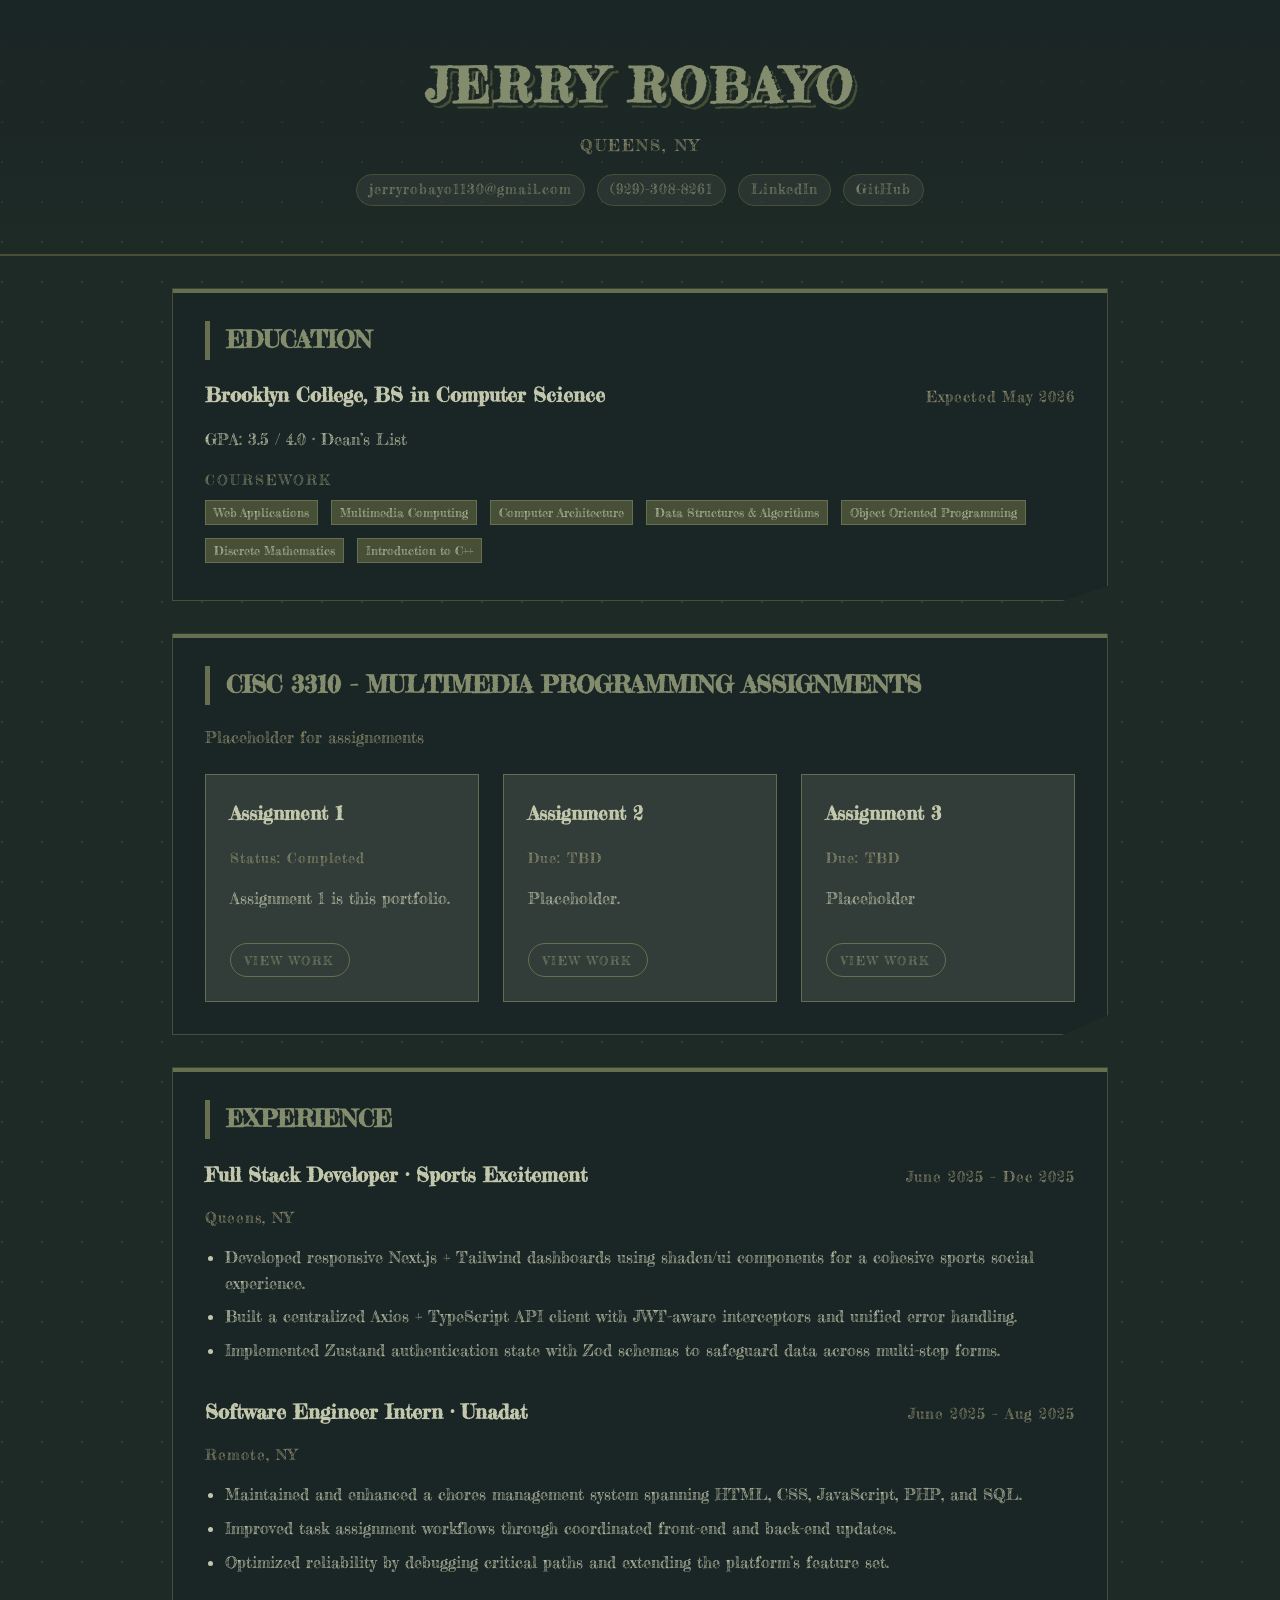
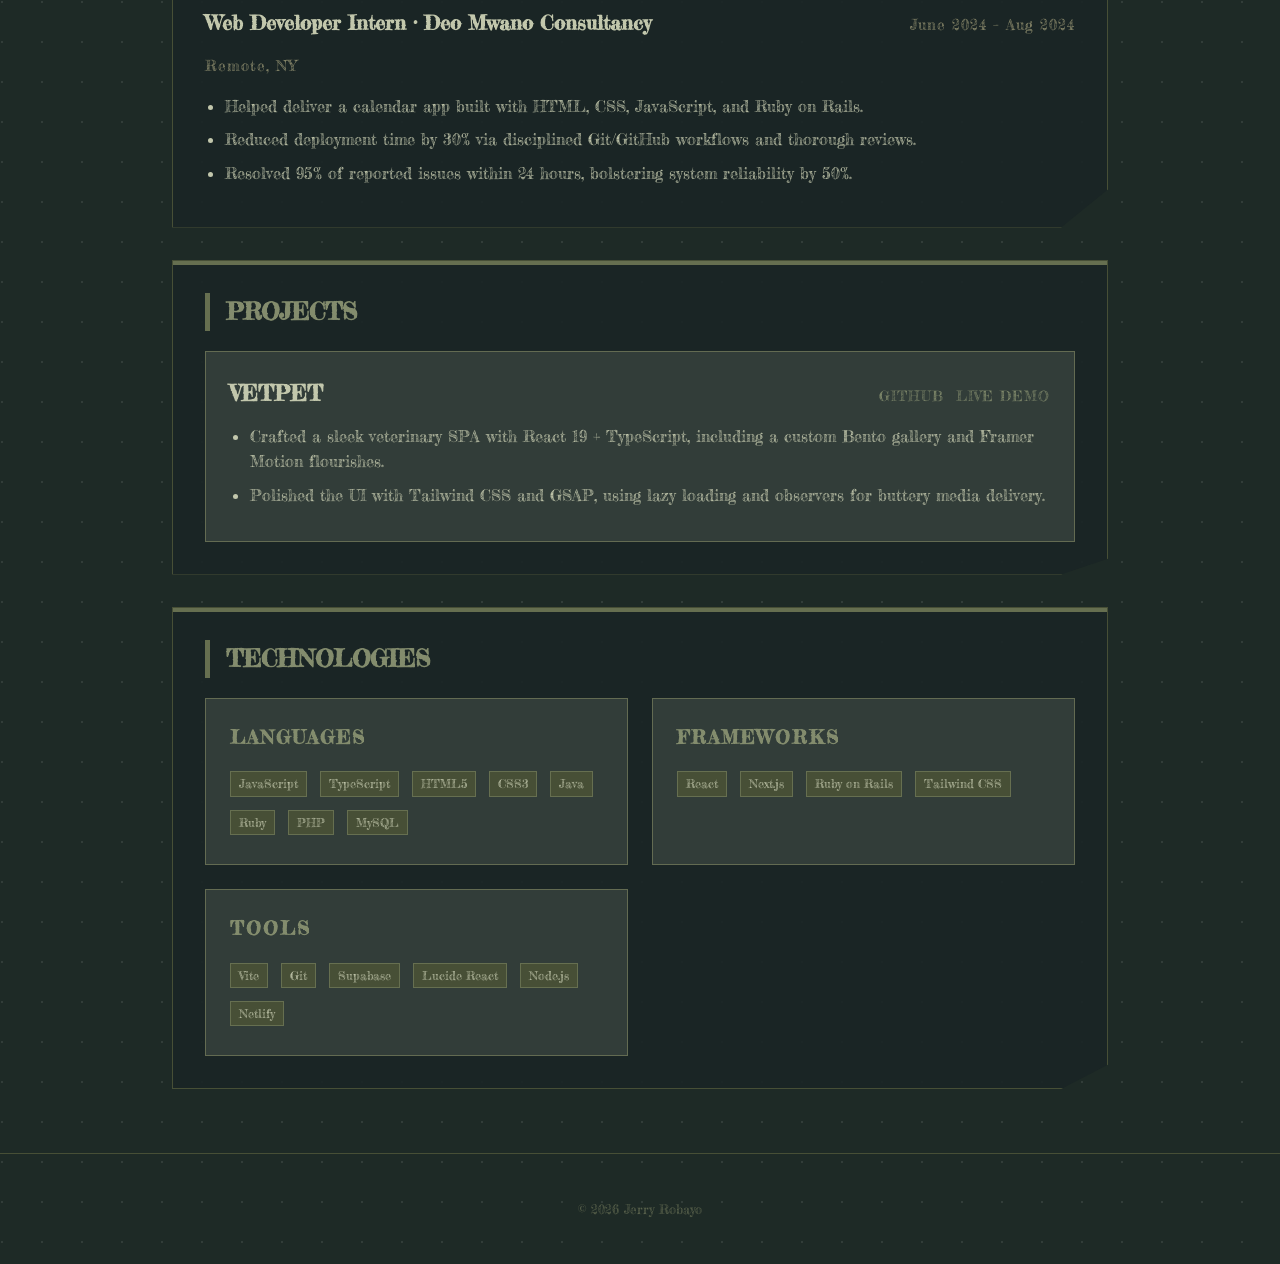
==== index.html @ 1a4bcf3f "Add assignments section and VS Code settings" ====
<!DOCTYPE html>
<html lang="en">
<head>
    <meta charset="UTF-8">
    <meta name="viewport" content="width=device-width, initial-scale=1.0">
    <title>Jerry Robayo - Portfolio</title>
    <link rel="preconnect" href="https://fonts.googleapis.com">
    <link rel="preconnect" href="https://fonts.gstatic.com" crossorigin>
    <link href="https://fonts.googleapis.com/css2?family=Fredericka+the+Great&display=swap" rel="stylesheet">
    <link rel="stylesheet" href="style.css">
</head>
<body class="fredericka-the-great-regular">
    <header>
        <h1>Jerry Robayo</h1>
        <p class="location">Queens, NY</p>
        <div class="contact-links">
            <a href="mailto:jerryrobayo1130@gmail.com">jerryrobayo1130@gmail.com</a>
            <a href="tel:19293088261">(929)-308-8261</a>
            <a href="https://www.linkedin.com/in/jerry-robayo" target="_blank" rel="noopener">LinkedIn</a>
            <a href="https://github.com/LJebry" target="_blank" rel="noopener">GitHub</a>
        </div>
    </header>

    <main>
        <section id="education">
            <h2>Education</h2>
            <div class="resume-item">
                <div class="item-header">
                    <h3>Brooklyn College, BS in Computer Science</h3>
                    <span class="item-dates">Expected May 2026</span>
                </div>
                <p>GPA: 3.5 / 4.0 · Dean’s List</p>
                <p class="item-subtitle">Coursework</p>
                <div class="tag-group">
                    <span class="tag">Web Applications</span>
                    <span class="tag">Multimedia Computing</span>
                    <span class="tag">Computer Architecture</span>
                    <span class="tag">Data Structures &amp; Algorithms</span>
                    <span class="tag">Object Oriented Programming</span>
                    <span class="tag">Discrete Mathematics</span>
                    <span class="tag">Introduction to C++</span>
                </div>
            </div>
        </section>

        <section id="assignments">
            <h2>CISC 3310 - Multimedia Programming Assignments</h2>
            <p class="section-intro">Placeholder for assignements</p>
            <div class="grid assignment-grid">
                <article class="card assignment-card">
                    <h3>Assignment 1</h3>
                    <p class="assignment-date">Status: Completed</p>
                    <p>Assignment 1 is this portfolio.</p>
                    <a class="assignment-link" href="#" target="_blank" rel="noopener">View Work</a>
                </article>
                <article class="card assignment-card">
                    <h3>Assignment 2</h3>
                    <p class="assignment-date">Due: TBD</p>
                    <p>Placeholder.</p>
                    <a class="assignment-link" href="#" target="_blank" rel="noopener">View Work</a>
                </article>
                <article class="card assignment-card">
                    <h3>Assignment 3</h3>
                    <p class="assignment-date">Due: TBD</p>
                    <p>Placeholder</p>
                    <a class="assignment-link" href="#" target="_blank" rel="noopener">View Work</a>
                </article>
            </div>
        </section>

        <section id="experience">
            <h2>Experience</h2>
            <div class="resume-item">
                <div class="item-header">
                    <h3>Full Stack Developer · Sports Excitement</h3>
                    <span class="item-dates">June 2025 – Dec 2025</span>
                </div>
                <p class="item-location">Queens, NY</p>
                <ul>
                    <li>Developed responsive Next.js + Tailwind dashboards using shadcn/ui components for a cohesive sports social experience.</li>
                    <li>Built a centralized Axios + TypeScript API client with JWT-aware interceptors and unified error handling.</li>
                    <li>Implemented Zustand authentication state with Zod schemas to safeguard data across multi-step forms.</li>
                </ul>
            </div>

            <div class="resume-item">
                <div class="item-header">
                    <h3>Software Engineer Intern · Unadat</h3>
                    <span class="item-dates">June 2025 – Aug 2025</span>
                </div>
                <p class="item-location">Remote, NY</p>
                <ul>
                    <li>Maintained and enhanced a chores management system spanning HTML, CSS, JavaScript, PHP, and SQL.</li>
                    <li>Improved task assignment workflows through coordinated front-end and back-end updates.</li>
                    <li>Optimized reliability by debugging critical paths and extending the platform’s feature set.</li>
                </ul>
            </div>

            <div class="resume-item">
                <div class="item-header">
                    <h3>Web Developer Intern · Deo Mwano Consultancy</h3>
                    <span class="item-dates">June 2024 – Aug 2024</span>
                </div>
                <p class="item-location">Remote, NY</p>
                <ul>
                    <li>Helped deliver a calendar app built with HTML, CSS, JavaScript, and Ruby on Rails.</li>
                    <li>Reduced deployment time by 30% via disciplined Git/GitHub workflows and thorough reviews.</li>
                    <li>Resolved 95% of reported issues within 24 hours, bolstering system reliability by 50%.</li>
                </ul>
            </div>
        </section>

        <section id="portfolio">
            <h2>Projects</h2>
            <div class="card project-card">
                <div class="item-header">
                    <h3>VETPET</h3>
                    <div class="project-links">
                        <a href="https://github.com/LJebry/VETPET" target="_blank" rel="noopener">GitHub</a>
                        <a href="https://vetpetveterinaria.netlify.app/" target="_blank" rel="noopener">Live Demo</a>
                    </div>
                </div>
                <ul>
                    <li>Crafted a sleek veterinary SPA with React 19 + TypeScript, including a custom Bento gallery and Framer Motion flourishes.</li>
                    <li>Polished the UI with Tailwind CSS and GSAP, using lazy loading and observers for buttery media delivery.</li>
                </ul>
            </div>
        </section>

        <section id="technologies">
            <h2>Technologies</h2>
            <div class="grid tech-grid">
                <div class="card">
                    <h3>Languages</h3>
                    <div class="tag-group">
                        <span class="tag">JavaScript</span>
                        <span class="tag">TypeScript</span>
                        <span class="tag">HTML5</span>
                        <span class="tag">CSS3</span>
                        <span class="tag">Java</span>
                        <span class="tag">Ruby</span>
                        <span class="tag">PHP</span>
                        <span class="tag">MySQL</span>
                    </div>
                </div>
                <div class="card">
                    <h3>Frameworks</h3>
                    <div class="tag-group">
                        <span class="tag">React</span>
                        <span class="tag">Next.js</span>
                        <span class="tag">Ruby on Rails</span>
                        <span class="tag">Tailwind CSS</span>
                    </div>
                </div>
                <div class="card">
                    <h3>Tools</h3>
                    <div class="tag-group">
                        <span class="tag">Vite</span>
                        <span class="tag">Git</span>
                        <span class="tag">Supabase</span>
                        <span class="tag">Lucide React</span>
                        <span class="tag">Node.js</span>
                        <span class="tag">Netlify</span>
                    </div>
                </div>
            </div>
        </section>
    </main>

    <footer>
        <p>&copy; 2026 Jerry Robayo</p>
    </footer>

    <script src="script.js"></script>
</body>
</html>
---- style.css ----
:root {
    --dusty-olive: #666f50ff;
    --ebony: #474f36ff;
    --dusty-olive-2: #838c6dff;
    --palm-leaf: #959372ff;
    --dry-sage: #c2c7acff;
    --ebony-2: #636b52ff;
    --jet-black: #1e2a26ff;
    --jet-black-2: #1a2525ff;
    --charcoal-brown: #323d39ff;
    --accent: #a3b18a;
}

.fredericka-the-great-regular {
    font-family: "Fredericka the Great", serif;
    font-weight: 400;
    font-style: normal;
}

* {
    box-sizing: border-box;
    cursor: crosshair;
}

body {
    line-height: 1.6;
    margin: 0;
    padding: 0;
    background-color: var(--jet-black);
    background-image:
        radial-gradient(circle at 2px 2px, var(--charcoal-brown) 1px, transparent 0);
    background-size: 40px 40px;
    color: var(--dry-sage);
    display: flex;
    flex-direction: column;
    min-height: 100vh;
}

header {
    background: linear-gradient(180deg, var(--jet-black-2) 0%, transparent 100%);
    border-bottom: 2px solid var(--ebony);
    padding: 3rem 1rem;
    text-align: center;
    text-transform: uppercase;
    letter-spacing: 4px;
}

header h1 {
    margin: 0;
    font-size: 3rem;
    color: var(--dusty-olive-2);
    text-shadow: 3px 3px var(--jet-black), 5px 5px var(--ebony);
}

.location {
    margin: 0.5rem 0 0;
    color: var(--palm-leaf);
    letter-spacing: 2px;
}

.contact-links {
    display: flex;
    flex-wrap: wrap;
    gap: 0.75rem;
    justify-content: center;
    margin-top: 1rem;
    text-transform: none;
    letter-spacing: 1px;
}

.contact-links a {
    padding: 0.25rem 0.75rem;
    border: 1px solid var(--ebony);
    border-radius: 999px;
    background: rgba(50, 61, 57, 0.6);
    font-size: 0.85rem;
}

header .stats {
    display: flex;
    justify-content: center;
    gap: 20px;
    margin-top: 1rem;
    font-size: 0.9rem;
    color: var(--palm-leaf);
}

.stat-item {
    border: 1px solid var(--ebony);
    padding: 5px 15px;
    background: rgba(30, 42, 38, 0.8);
}

main {
    flex: 1;
    padding: 2rem;
    max-width: 1000px;
    margin: 0 auto;
    width: 100%;
}

section {
    background: rgba(26, 37, 37, 0.9);
    border: 1px solid var(--ebony);
    padding: 2rem;
    margin-bottom: 2rem;
    position: relative;
    clip-path: polygon(0 0, 100% 0, 100% 95%, 95% 100%, 0 100%);
}

section::before {
    content: '';
    position: absolute;
    top: 0;
    left: 0;
    width: 100%;
    height: 4px;
    background: var(--dusty-olive);
}

h2 {
    text-transform: uppercase;
    color: var(--dusty-olive-2);
    border-left: 5px solid var(--dusty-olive);
    padding-left: 1rem;
    margin-top: 0;
}

.section-intro {
    margin: 0.5rem 0 1.5rem;
    color: var(--palm-leaf);
}

section ul {
    margin: 0.75rem 0 0;
    padding-left: 1.25rem;
    color: var(--dry-sage);
}

section li {
    margin-bottom: 0.5rem;
}

.resume-item + .resume-item {
    margin-top: 2rem;
}

.item-header {
    display: flex;
    flex-wrap: wrap;
    justify-content: space-between;
    gap: 0.5rem;
    align-items: baseline;
}

.item-header h3 {
    margin: 0;
    font-size: 1.25rem;
}

.item-dates,
.item-location {
    color: var(--palm-leaf);
    font-size: 0.95rem;
    letter-spacing: 1px;
}

.item-subtitle {
    margin: 1rem 0 0.5rem;
    font-size: 0.9rem;
    text-transform: uppercase;
    letter-spacing: 2px;
    color: var(--dusty-olive-2);
}

.tag-group {
    display: flex;
    flex-wrap: wrap;
    gap: 0.5rem;
}

.grid {
    display: grid;
    grid-template-columns: repeat(auto-fit, minmax(300px, 1fr));
    gap: 1.5rem;
}

.card {
    background: var(--charcoal-brown);
    border: 1px solid var(--ebony-2);
    padding: 1.5rem;
    transition: transform 0.2s, border-color 0.2s;
}

.card:hover {
    transform: translateY(-5px);
    border-color: var(--dusty-olive-2);
}

.assignment-grid {
    grid-template-columns: repeat(auto-fit, minmax(250px, 1fr));
}

.assignment-card h3 {
    margin-top: 0;
}

.assignment-date {
    font-size: 0.85rem;
    color: var(--palm-leaf);
    letter-spacing: 1px;
    margin: 0.25rem 0 1rem;
}

.assignment-link {
    display: inline-block;
    margin-top: 1rem;
    padding: 0.4rem 0.9rem;
    border: 1px solid var(--dusty-olive);
    border-radius: 999px;
    text-transform: uppercase;
    font-size: 0.75rem;
    letter-spacing: 2px;
}

.project-card .item-header h3 {
    font-size: 1.4rem;
}

.project-links {
    display: flex;
    gap: 0.75rem;
}

.project-links a {
    font-size: 0.85rem;
    text-transform: uppercase;
    letter-spacing: 1px;
}

.tech-grid .card h3 {
    margin-top: 0;
    text-transform: uppercase;
    letter-spacing: 2px;
    color: var(--dusty-olive-2);
}

.tech-grid .tag-group {
    margin-top: 1rem;
}

.tag {
    display: inline-block;
    background: var(--ebony);
    color: var(--dry-sage);
    padding: 2px 8px;
    font-size: 0.75rem;
    margin-right: 5px;
    margin-bottom: 5px;
    border: 1px solid var(--dusty-olive);
}

.quest-item {
    display: flex;
    justify-content: space-between;
    align-items: center;
    padding: 1rem;
    border-bottom: 1px solid var(--ebony);
}

.quest-status {
    color: var(--palm-leaf);
    font-weight: bold;
}

footer {
    text-align: center;
    padding: 2rem;
    font-size: 0.8rem;
    color: var(--ebony-2);
    border-top: 1px solid var(--ebony);
}

a {
    color: var(--dusty-olive-2);
    text-decoration: none;
}

a:hover {
    color: var(--dry-sage);
    text-decoration: underline;
}
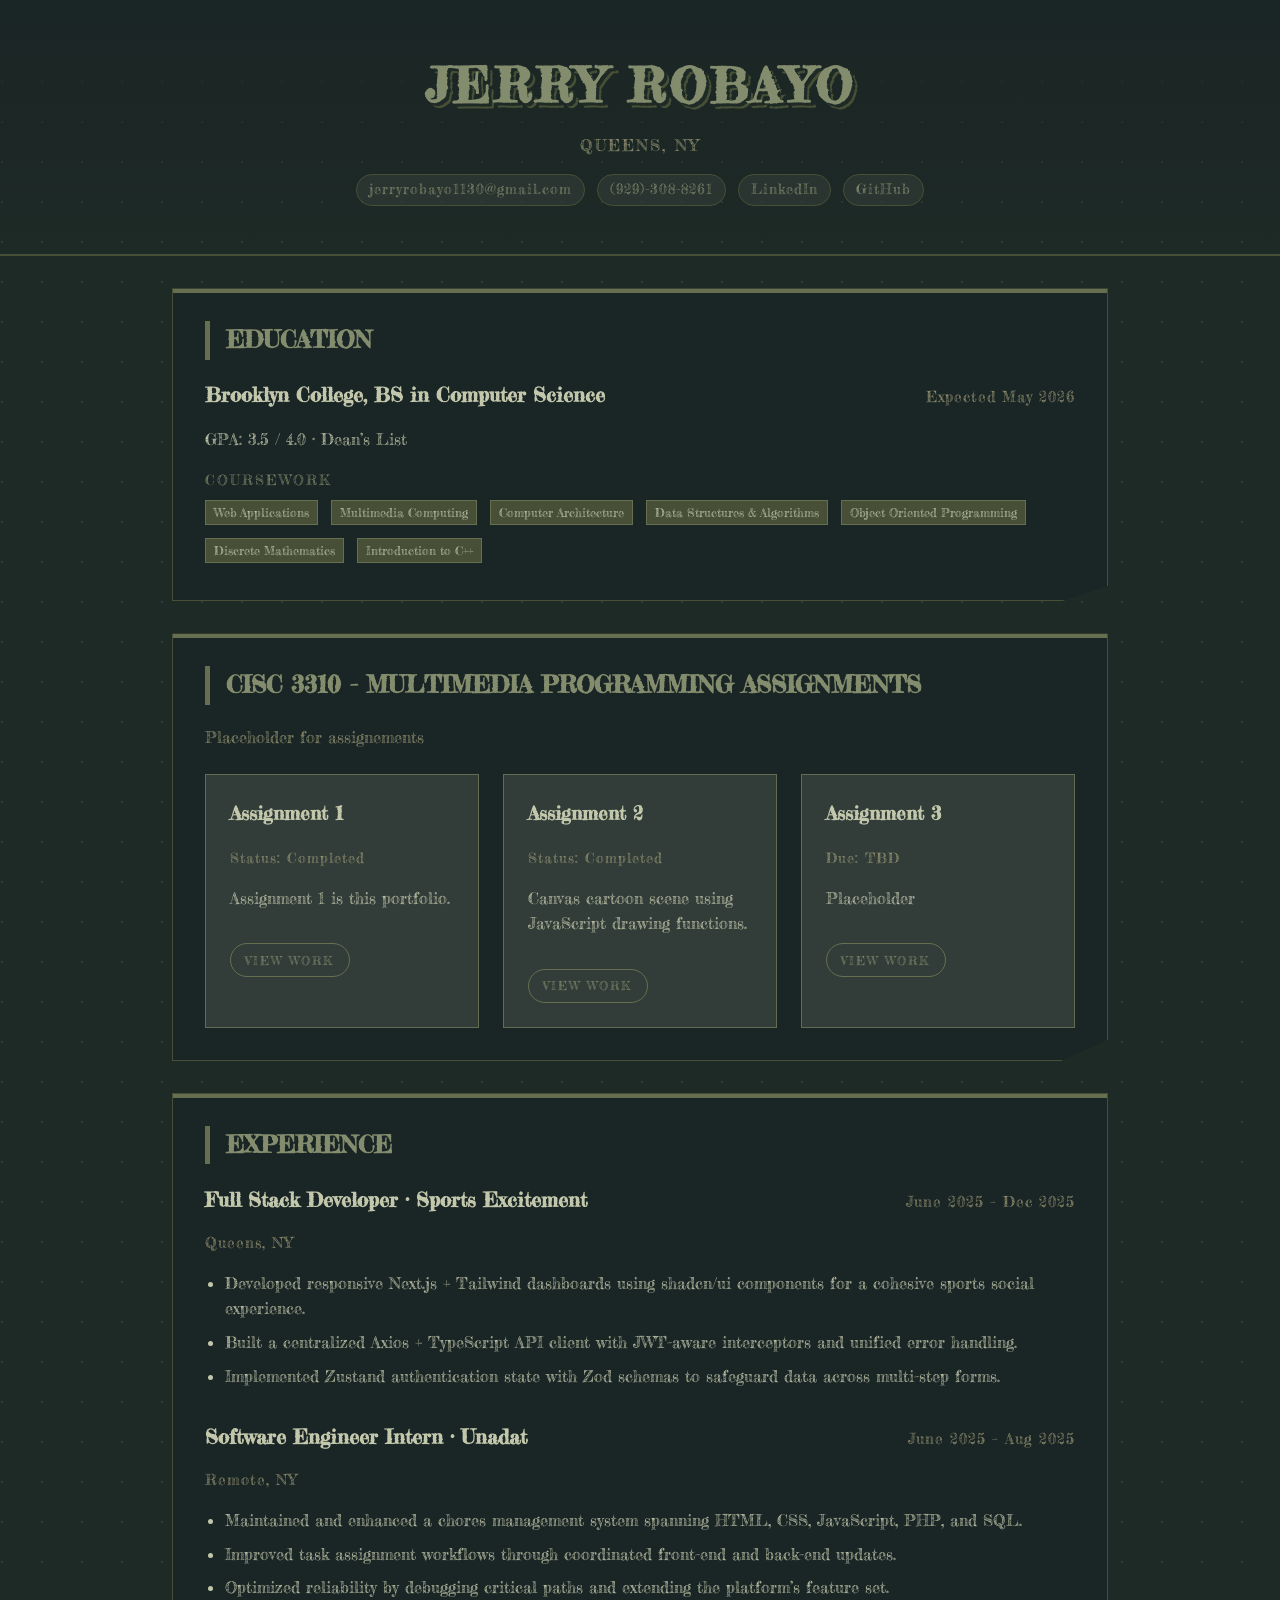
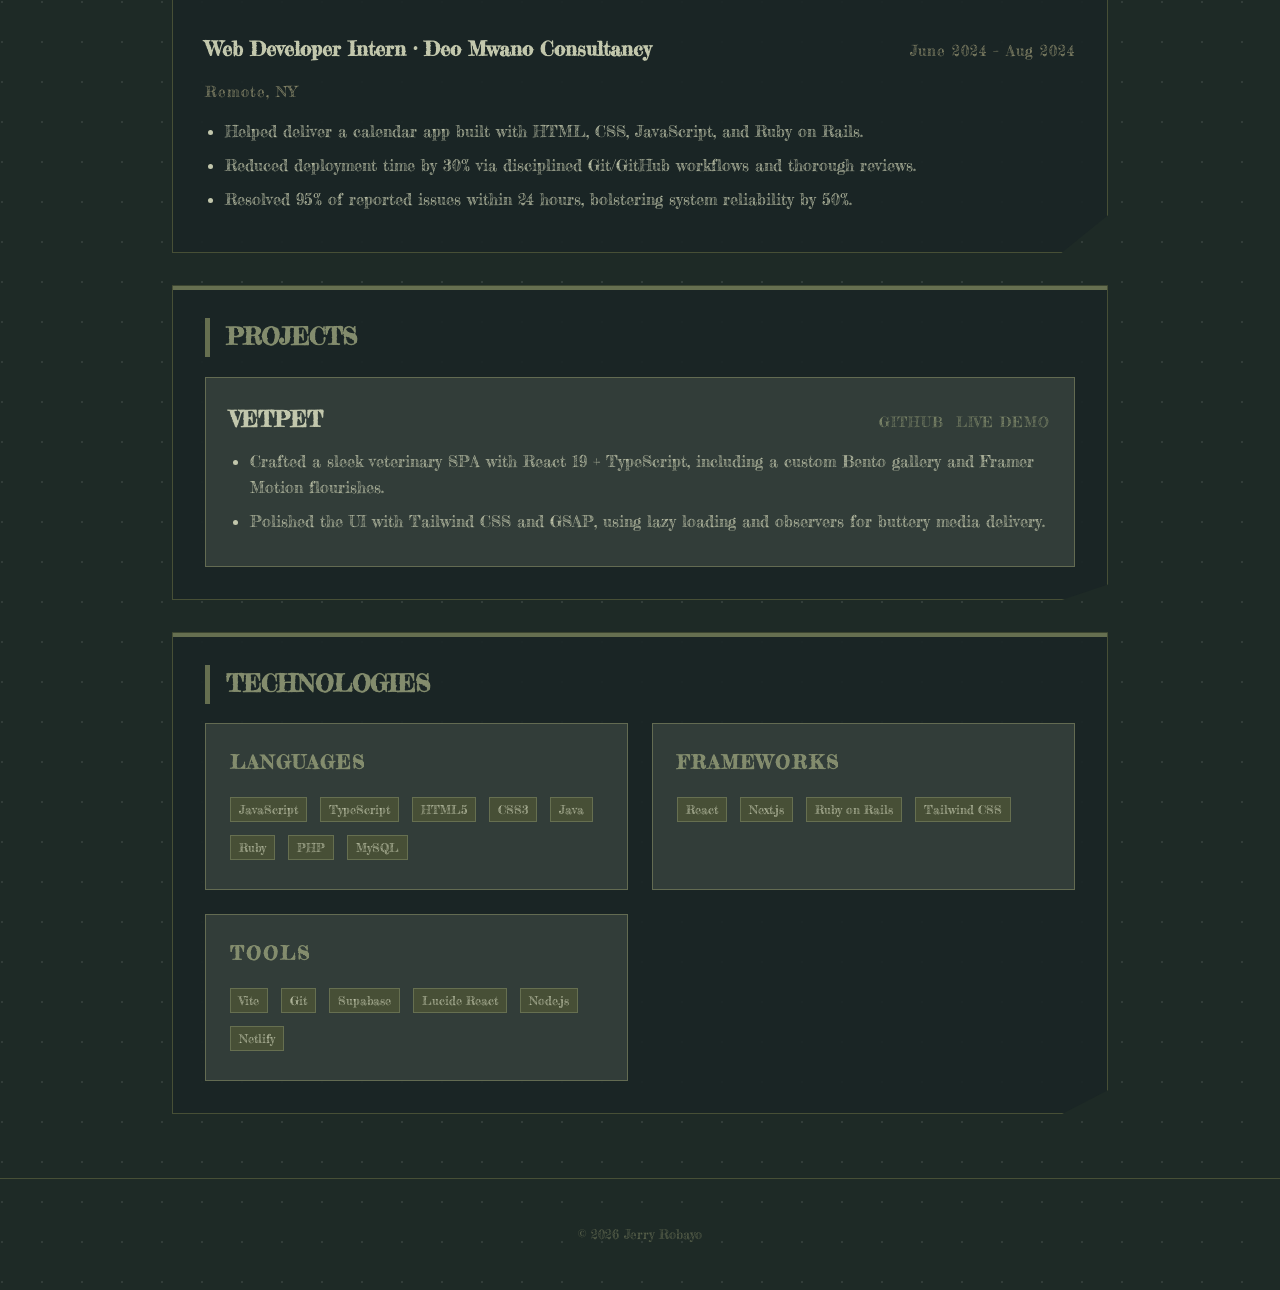
==== commit 4161e393: "Add Assignment 2: Canvas Cartoon Scene and update portfolio links" ====
--- a/index.html
+++ b/index.html
@@ -55,9 +55,9 @@
                 </article>
                 <article class="card assignment-card">
                     <h3>Assignment 2</h3>
-                    <p class="assignment-date">Due: TBD</p>
-                    <p>Placeholder.</p>
-                    <a class="assignment-link" href="#" target="_blank" rel="noopener">View Work</a>
+                    <p class="assignment-date">Status: Completed</p>
+                    <p>Canvas cartoon scene using JavaScript drawing functions.</p>
+                    <a class="assignment-link" href="assignment2/cartoon.html">View Work</a>
                 </article>
                 <article class="card assignment-card">
                     <h3>Assignment 3</h3>
--- a/style.css
+++ b/style.css
@@ -290,3 +290,37 @@
     color: var(--dry-sage);
     text-decoration: underline;
 }
+
+.cartoon-page {
+    align-items: center;
+    justify-content: center;
+    padding: 2rem 1rem;
+}
+
+.cartoon-main {
+    width: 100%;
+    max-width: 980px;
+    text-align: center;
+    background: rgba(26, 37, 37, 0.9);
+    border: 1px solid var(--ebony);
+    padding: 1.5rem;
+}
+
+.cartoon-main h1 {
+    color: var(--dusty-olive-2);
+    text-transform: uppercase;
+    letter-spacing: 2px;
+    margin-top: 0;
+}
+
+#cartoonCanvas {
+    width: 100%;
+    max-width: 900px;
+    height: auto;
+    border: 4px solid var(--ebony);
+    background: #9fd8ff;
+}
+
+.return-link-wrap {
+    margin-top: 1rem;
+}
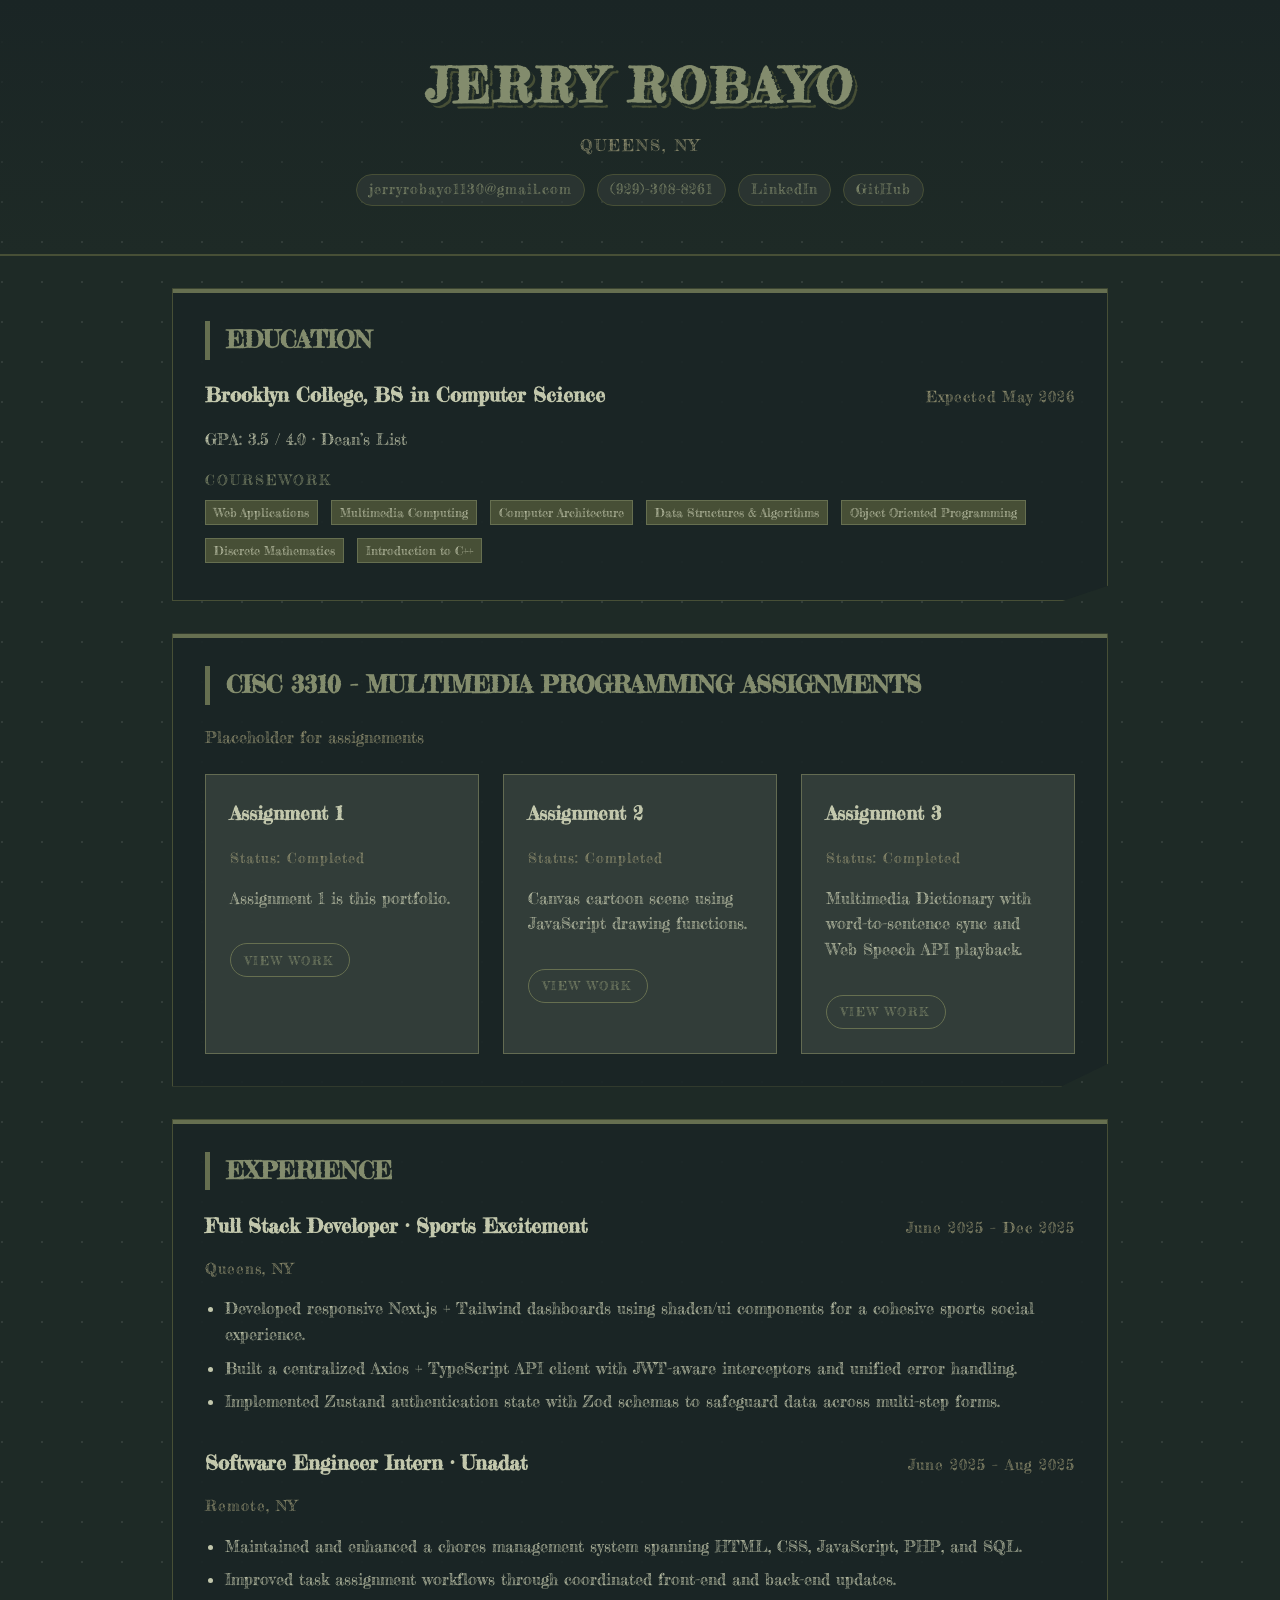
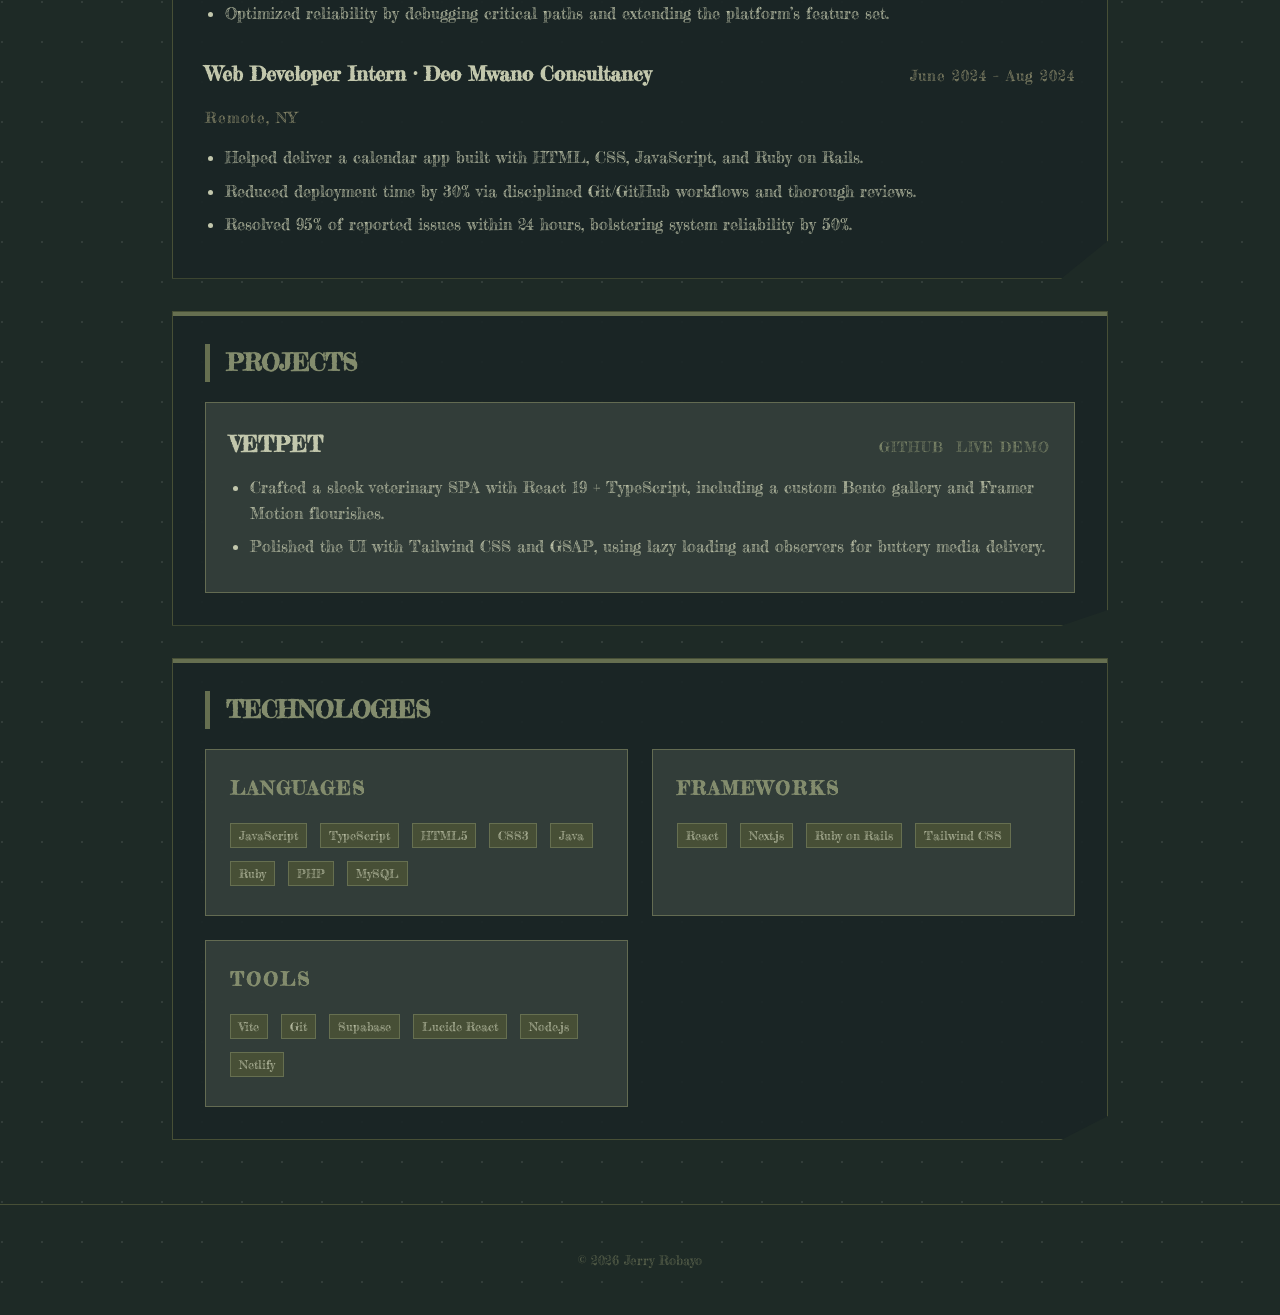
==== commit 7532040d: "Add Assignment 3 multimedia dictionary and portfolio link" ====
--- a/index.html
+++ b/index.html
@@ -61,9 +61,9 @@
                 </article>
                 <article class="card assignment-card">
                     <h3>Assignment 3</h3>
-                    <p class="assignment-date">Due: TBD</p>
-                    <p>Placeholder</p>
-                    <a class="assignment-link" href="#" target="_blank" rel="noopener">View Work</a>
+                    <p class="assignment-date">Status: Completed</p>
+                    <p>Multimedia Dictionary with word-to-sentence sync and Web Speech API playback.</p>
+                    <a class="assignment-link" href="assignment3/dictionary.html">View Work</a>
                 </article>
             </div>
         </section>
--- a/style.css
+++ b/style.css
@@ -324,3 +324,91 @@
 .return-link-wrap {
     margin-top: 1rem;
 }
+
+.dictionary-page {
+    align-items: center;
+    justify-content: center;
+    padding: 2rem 1rem;
+}
+
+.dictionary-main {
+    width: 100%;
+    max-width: 980px;
+    background: rgba(26, 37, 37, 0.9);
+    border: 1px solid var(--ebony);
+    padding: 1.5rem;
+}
+
+.dictionary-main h1 {
+    color: var(--dusty-olive-2);
+    text-transform: uppercase;
+    letter-spacing: 2px;
+    margin-top: 0;
+    text-align: center;
+}
+
+.dictionary-panel {
+    background: var(--charcoal-brown);
+    border: 1px solid var(--ebony-2);
+    padding: 1rem;
+}
+
+.dictionary-row + .dictionary-row {
+    margin-top: 1rem;
+}
+
+.dictionary-row label {
+    display: block;
+    margin-bottom: 0.5rem;
+    color: var(--dusty-olive-2);
+    letter-spacing: 1px;
+}
+
+.dictionary-controls {
+    display: flex;
+    align-items: stretch;
+    gap: 0.75rem;
+}
+
+#wordSelect,
+#sentenceDisplay {
+    width: 100%;
+    border: 1px solid var(--ebony);
+    background: var(--jet-black-2);
+    color: var(--dry-sage);
+    padding: 0.6rem 0.75rem;
+    font-family: "Fredericka the Great", serif;
+    font-size: 1rem;
+}
+
+#sentenceDisplay {
+    resize: vertical;
+    min-height: 84px;
+}
+
+.dictionary-button {
+    border: 1px solid var(--dusty-olive);
+    background: var(--ebony);
+    color: var(--dry-sage);
+    text-transform: uppercase;
+    letter-spacing: 1px;
+    padding: 0.6rem 0.9rem;
+    font-family: "Fredericka the Great", serif;
+    cursor: pointer;
+    white-space: nowrap;
+}
+
+.dictionary-button:hover {
+    background: var(--dusty-olive);
+    color: var(--jet-black-2);
+}
+
+@media (max-width: 700px) {
+    .dictionary-controls {
+        flex-direction: column;
+    }
+
+    .dictionary-button {
+        width: 100%;
+    }
+}
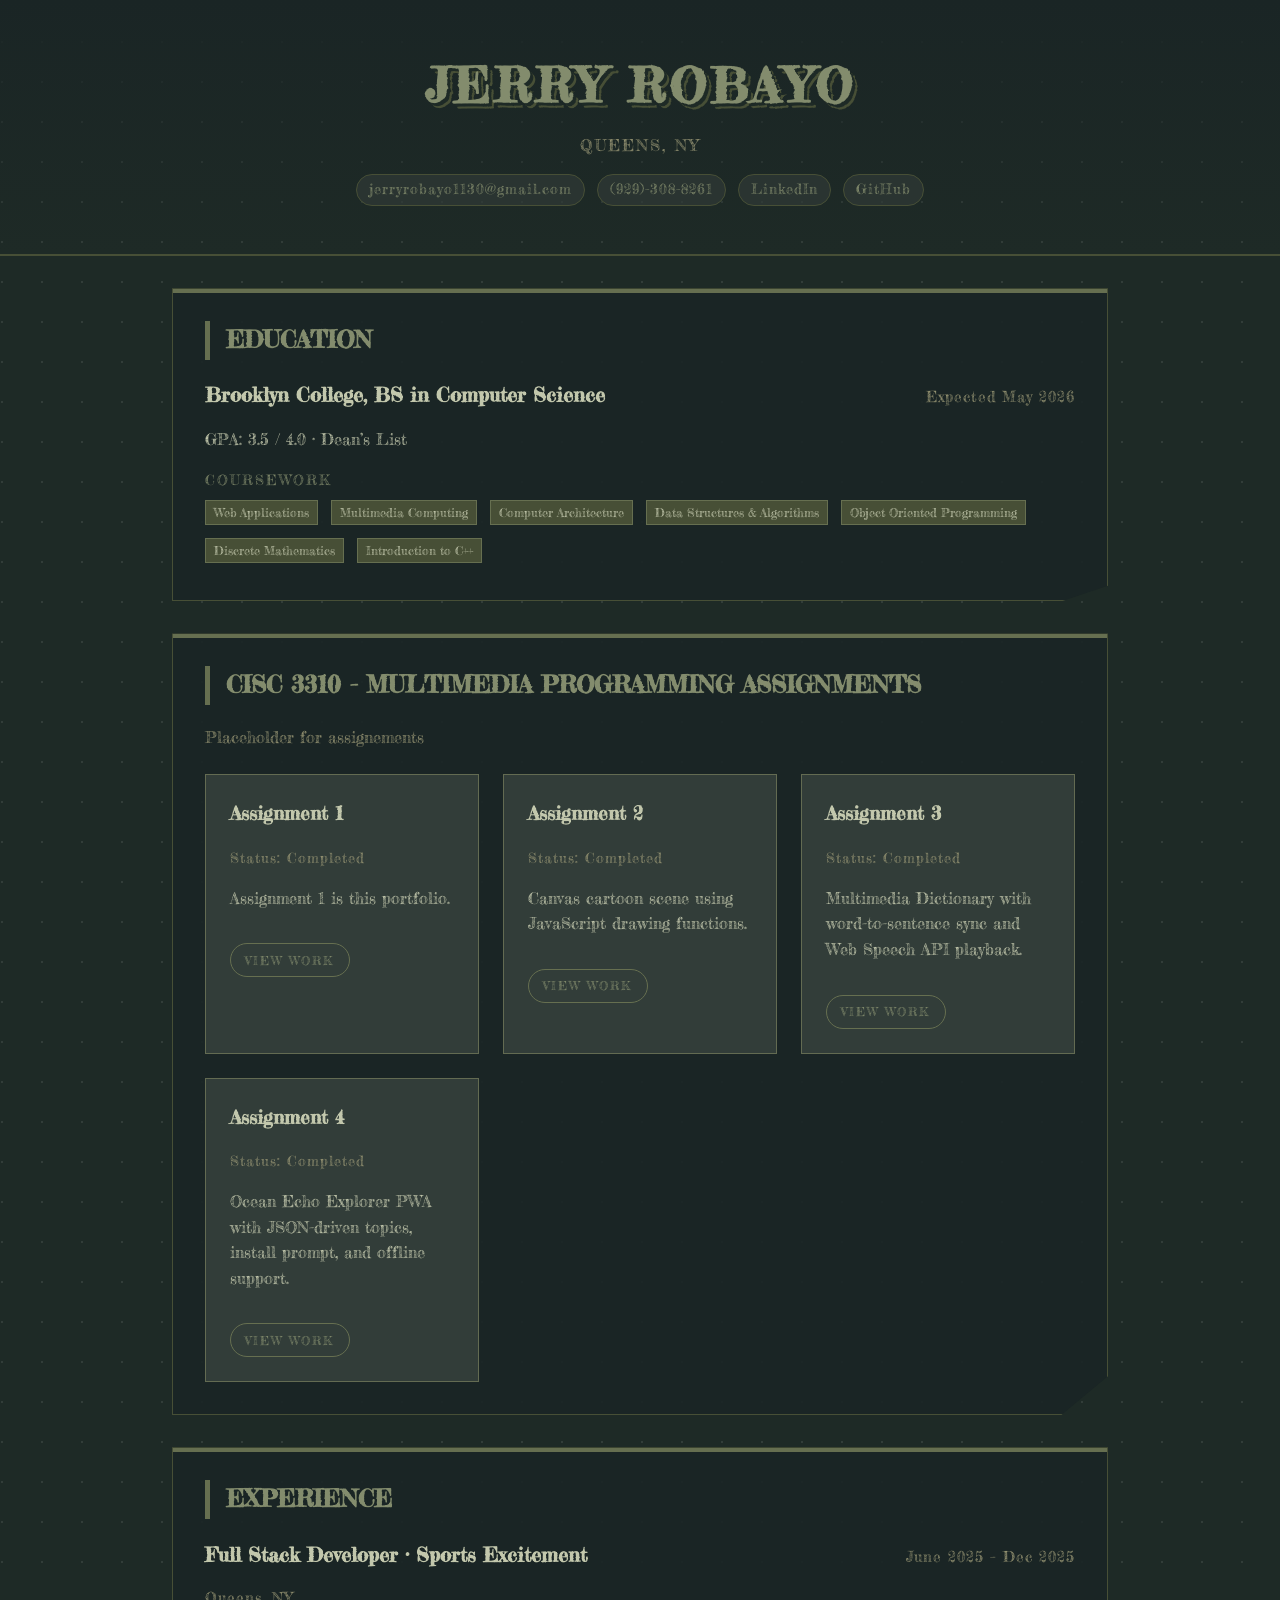
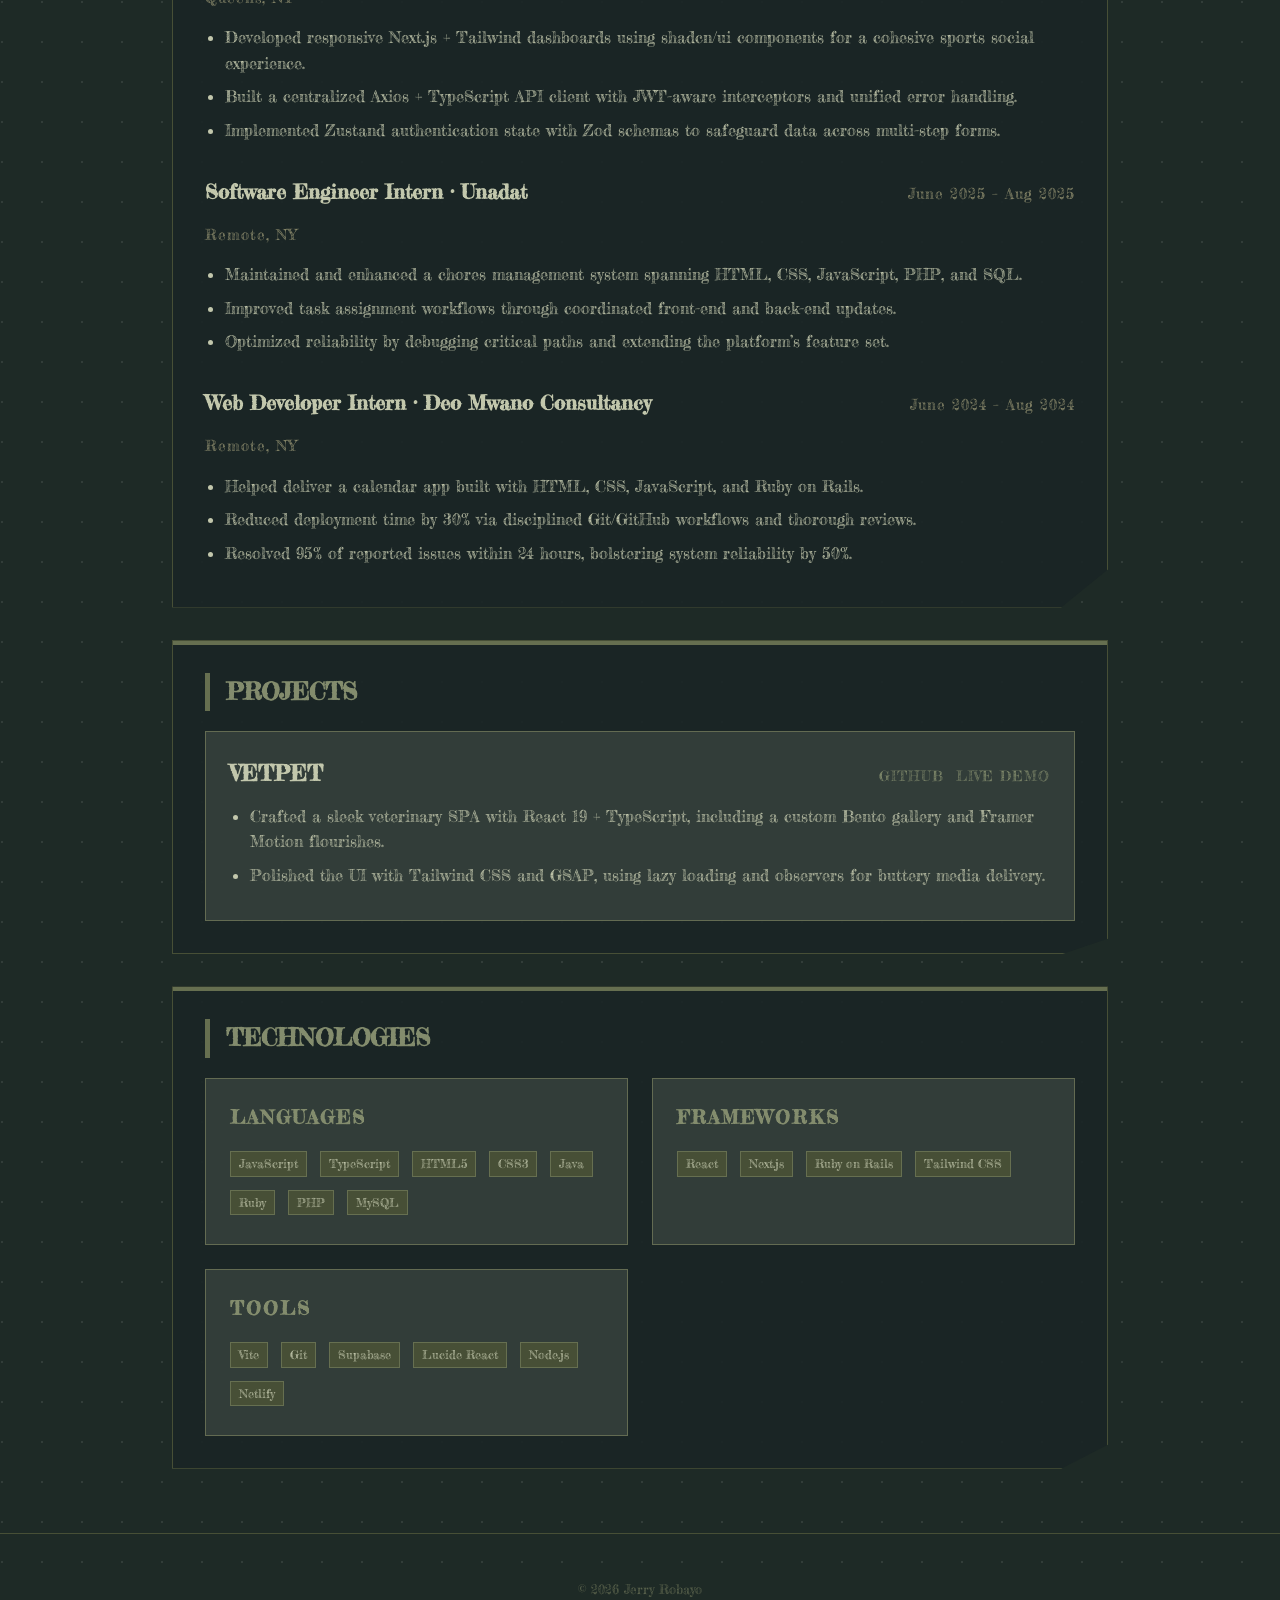
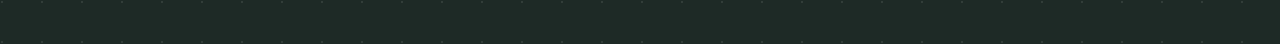
==== commit b8729b3f: "Add Assignment 4 Ocean Echo Explorer PWA project" ====
--- a/index.html
+++ b/index.html
@@ -64,6 +64,12 @@
                     <p class="assignment-date">Status: Completed</p>
                     <p>Multimedia Dictionary with word-to-sentence sync and Web Speech API playback.</p>
                     <a class="assignment-link" href="assignment3/dictionary.html">View Work</a>
+                </article>
+                <article class="card assignment-card">
+                    <h3>Assignment 4</h3>
+                    <p class="assignment-date">Status: Completed</p>
+                    <p>Ocean Echo Explorer PWA with JSON-driven topics, install prompt, and offline support.</p>
+                    <a class="assignment-link" href="assignment4/index.html">View Work</a>
                 </article>
             </div>
         </section>
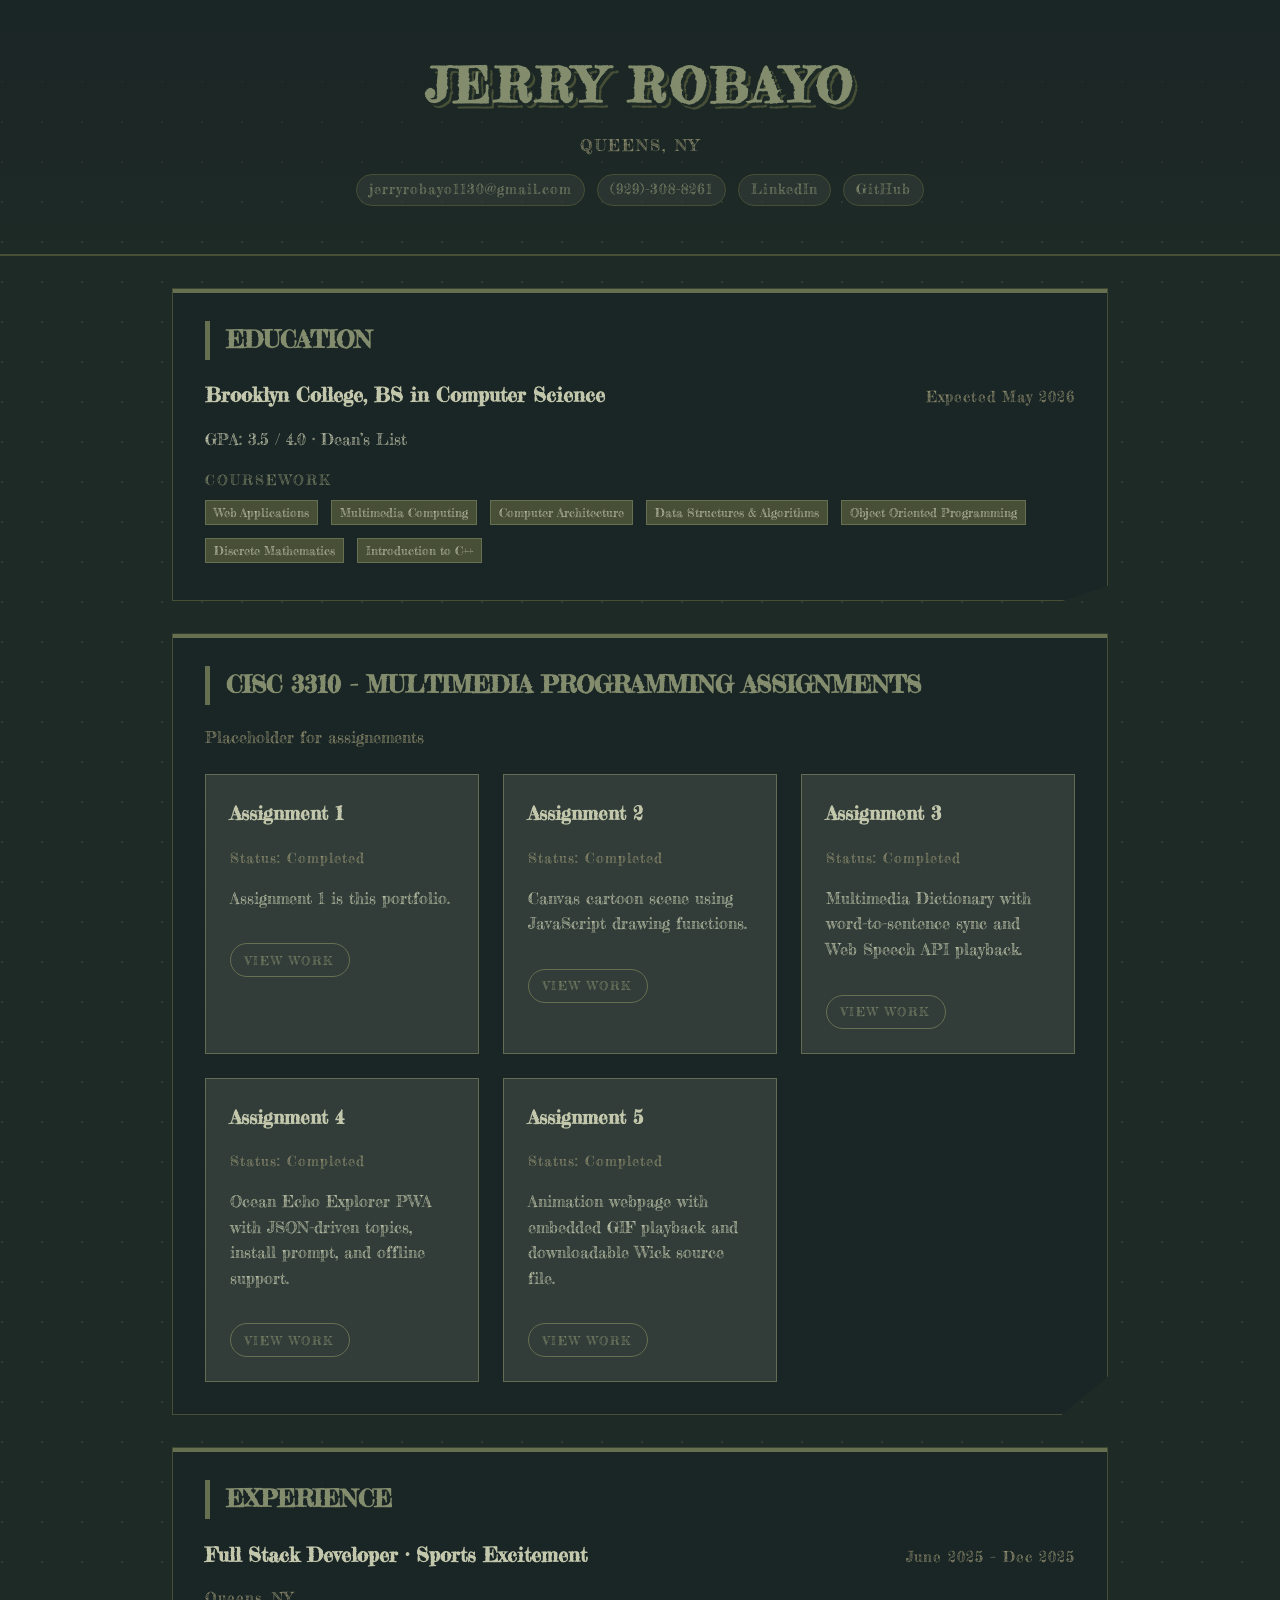
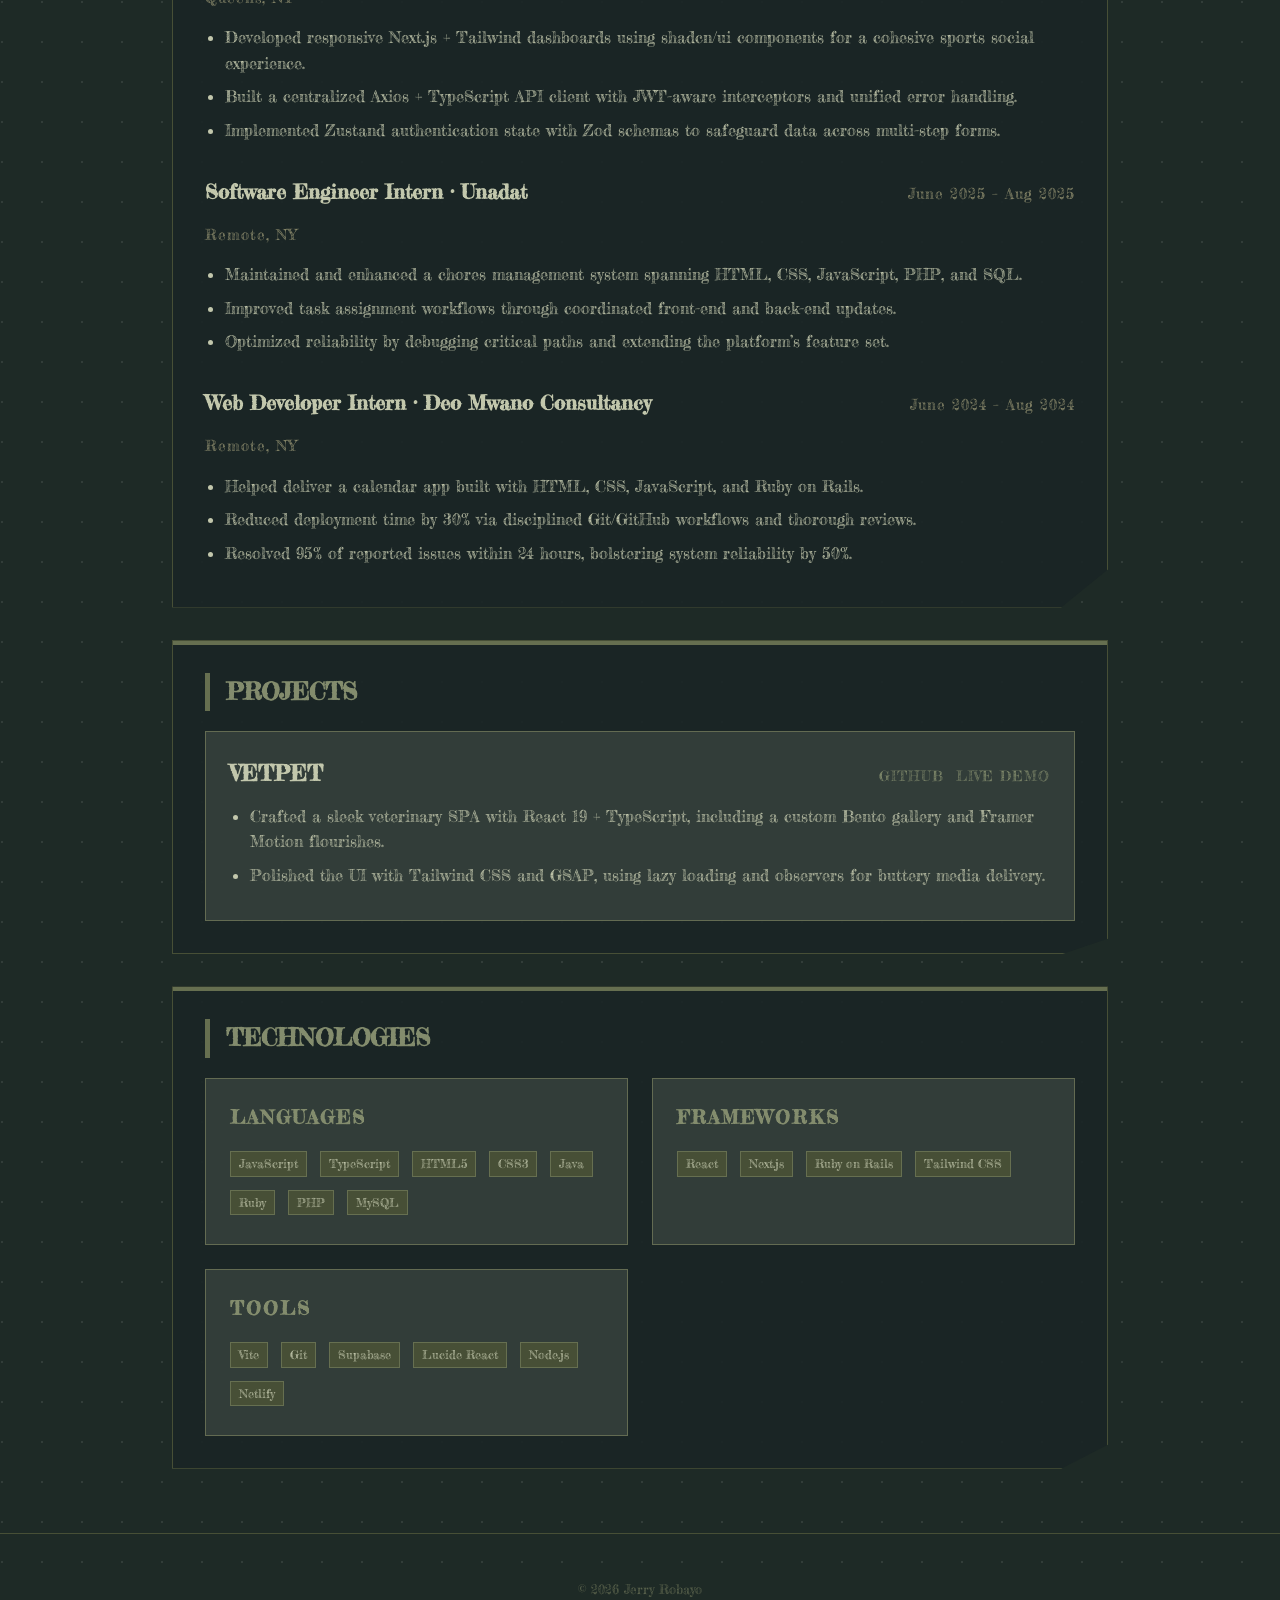
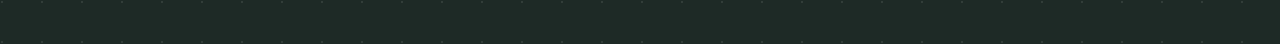
==== commit ac5086aa: "Add animation webpage with downloadable Wick source" ====
--- a/index.html
+++ b/index.html
@@ -70,6 +70,12 @@
                     <p class="assignment-date">Status: Completed</p>
                     <p>Ocean Echo Explorer PWA with JSON-driven topics, install prompt, and offline support.</p>
                     <a class="assignment-link" href="assignment4/index.html">View Work</a>
+                </article>
+                <article class="card assignment-card">
+                    <h3>Assignment 5</h3>
+                    <p class="assignment-date">Status: Completed</p>
+                    <p>Animation webpage with embedded GIF playback and downloadable Wick source file.</p>
+                    <a class="assignment-link" href="assignment5/index.html">View Work</a>
                 </article>
             </div>
         </section>
--- a/style.css
+++ b/style.css
@@ -325,6 +325,53 @@
     margin-top: 1rem;
 }
 
+.animation-page {
+    align-items: center;
+    justify-content: center;
+    padding: 2rem 1rem;
+}
+
+.animation-main {
+    width: 100%;
+    max-width: 1100px;
+    text-align: center;
+    background: rgba(26, 37, 37, 0.9);
+    border: 1px solid var(--ebony);
+    padding: 1.5rem;
+}
+
+.animation-main h1 {
+    color: var(--dusty-olive-2);
+    text-transform: uppercase;
+    letter-spacing: 2px;
+    margin-top: 0;
+}
+
+.animation-figure {
+    margin: 0;
+}
+
+.animation-media {
+    width: 100%;
+    max-width: 1000px;
+    height: auto;
+    border: 3px solid var(--ebony);
+    background: #000;
+}
+
+.animation-figure figcaption {
+    margin-top: 0.6rem;
+    color: var(--palm-leaf);
+}
+
+.animation-links {
+    display: flex;
+    flex-wrap: wrap;
+    justify-content: center;
+    gap: 0.75rem;
+    margin-top: 1rem;
+}
+
 .dictionary-page {
     align-items: center;
     justify-content: center;
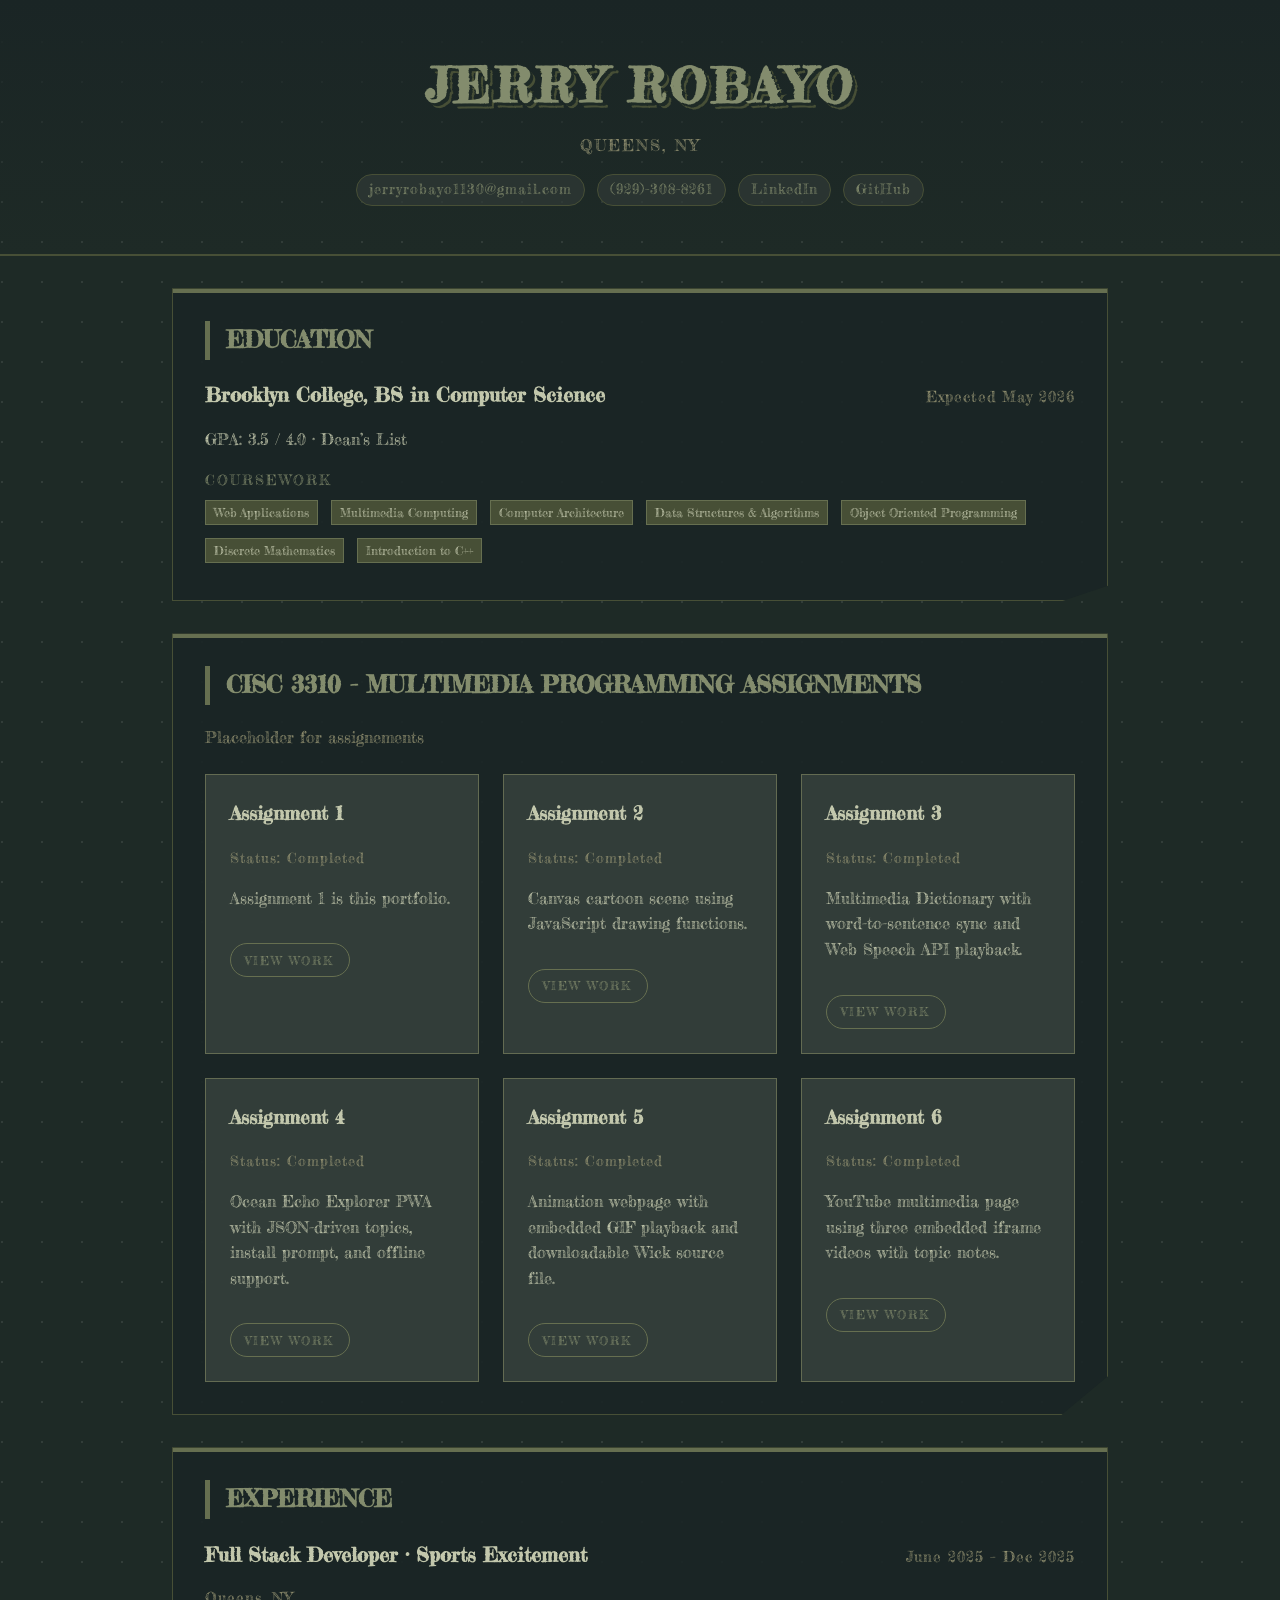
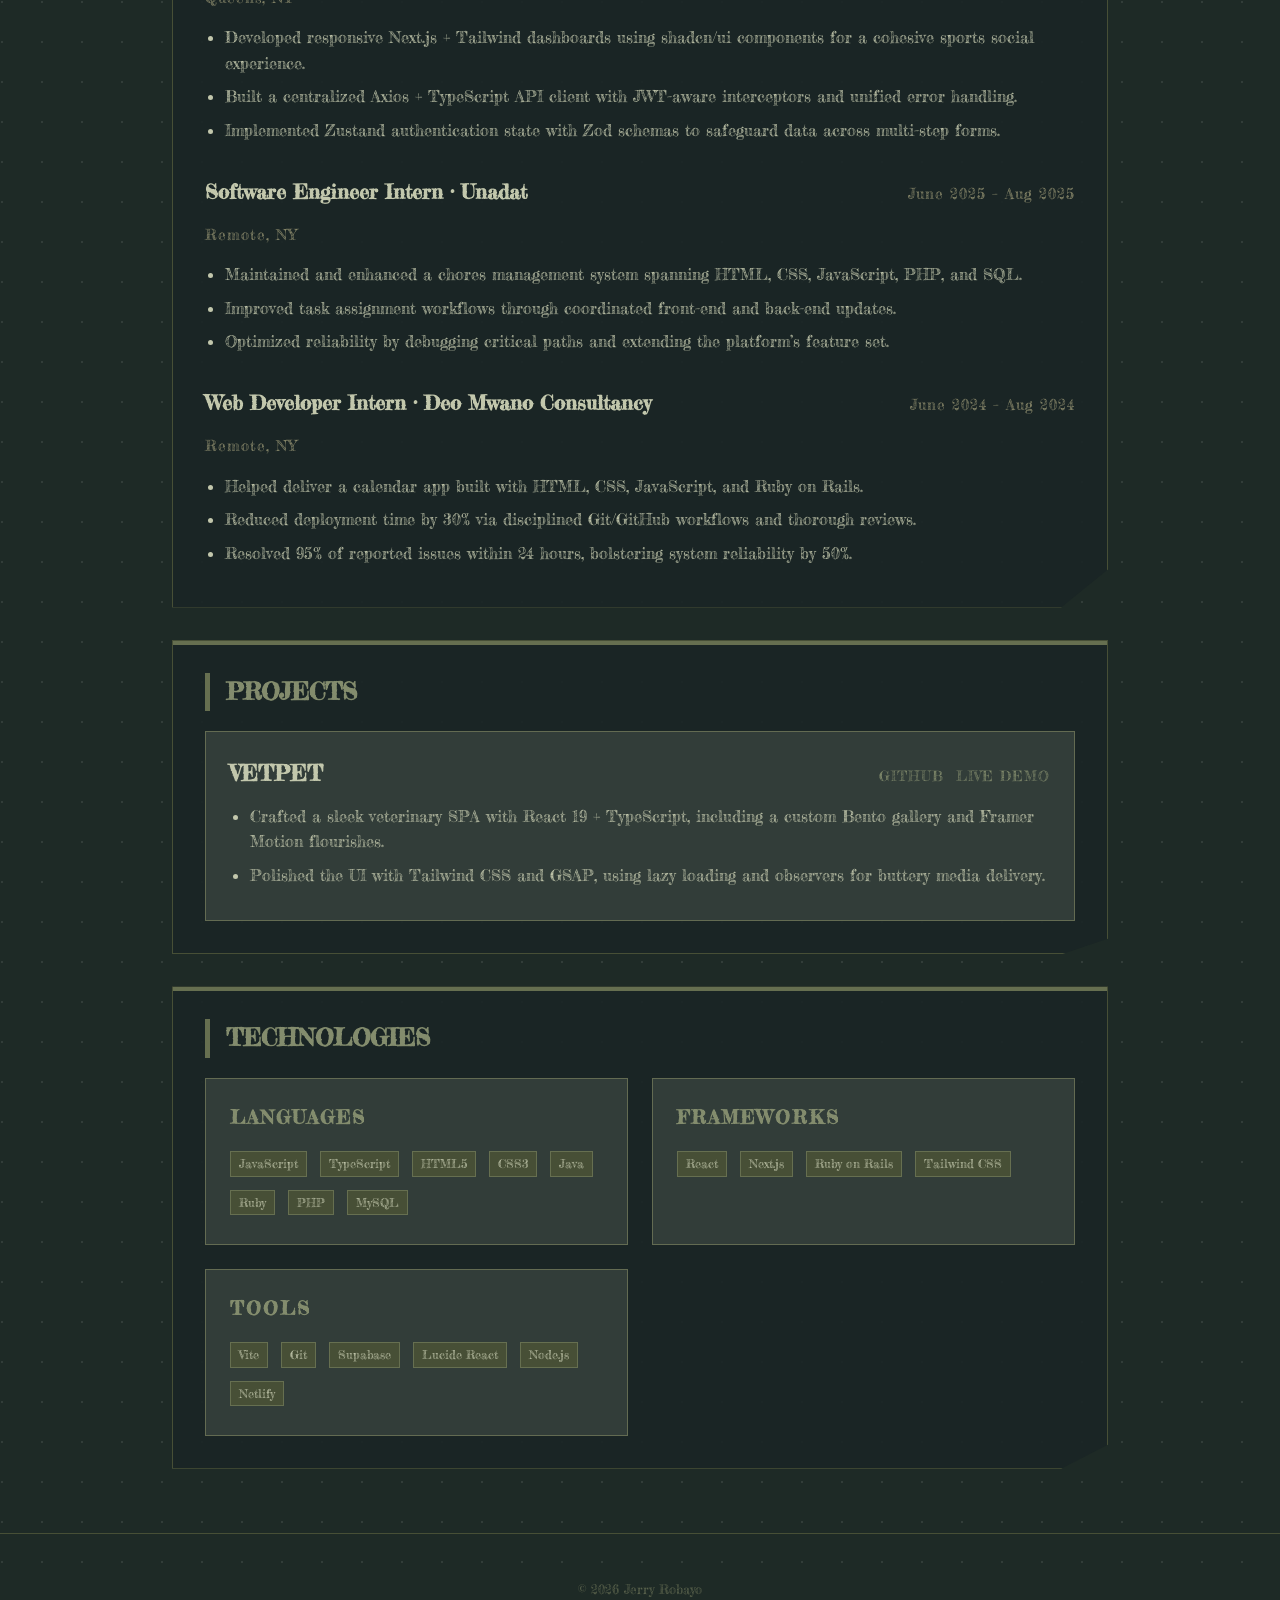
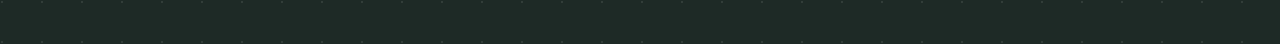
==== commit c65bc350: "Add Assignment 6 page with embedded YouTube videos" ====
--- a/index.html
+++ b/index.html
@@ -76,6 +76,12 @@
                     <p class="assignment-date">Status: Completed</p>
                     <p>Animation webpage with embedded GIF playback and downloadable Wick source file.</p>
                     <a class="assignment-link" href="assignment5/index.html">View Work</a>
+                </article>
+                <article class="card assignment-card">
+                    <h3>Assignment 6</h3>
+                    <p class="assignment-date">Status: Completed</p>
+                    <p>YouTube multimedia page using three embedded iframe videos with topic notes.</p>
+                    <a class="assignment-link" href="assignment6/index.html">View Work</a>
                 </article>
             </div>
         </section>
--- a/style.css
+++ b/style.css
@@ -372,6 +372,63 @@
     margin-top: 1rem;
 }
 
+.video-page {
+    align-items: center;
+    justify-content: center;
+    padding: 2rem 1rem;
+}
+
+.video-main {
+    width: 100%;
+    max-width: 1100px;
+    background: rgba(26, 37, 37, 0.9);
+    border: 1px solid var(--ebony);
+    padding: 1.5rem;
+}
+
+.video-main h1 {
+    color: var(--dusty-olive-2);
+    text-transform: uppercase;
+    letter-spacing: 2px;
+    margin-top: 0;
+    text-align: center;
+}
+
+.video-intro {
+    text-align: center;
+    color: var(--palm-leaf);
+}
+
+.video-card {
+    margin-top: 1rem;
+    padding: 1rem;
+    background: var(--charcoal-brown);
+    border: 1px solid var(--ebony-2);
+}
+
+.video-card h2 {
+    margin-top: 0;
+    color: var(--dusty-olive-2);
+    font-size: 1.1rem;
+}
+
+.video-frame-wrap {
+    position: relative;
+    width: 100%;
+    padding-top: 56.25%;
+    border: 2px solid var(--ebony);
+    background: #000;
+}
+
+.video-frame-wrap iframe {
+    position: absolute;
+    top: 0;
+    left: 0;
+    width: 100%;
+    height: 100%;
+    border: 0;
+}
+
 .dictionary-page {
     align-items: center;
     justify-content: center;
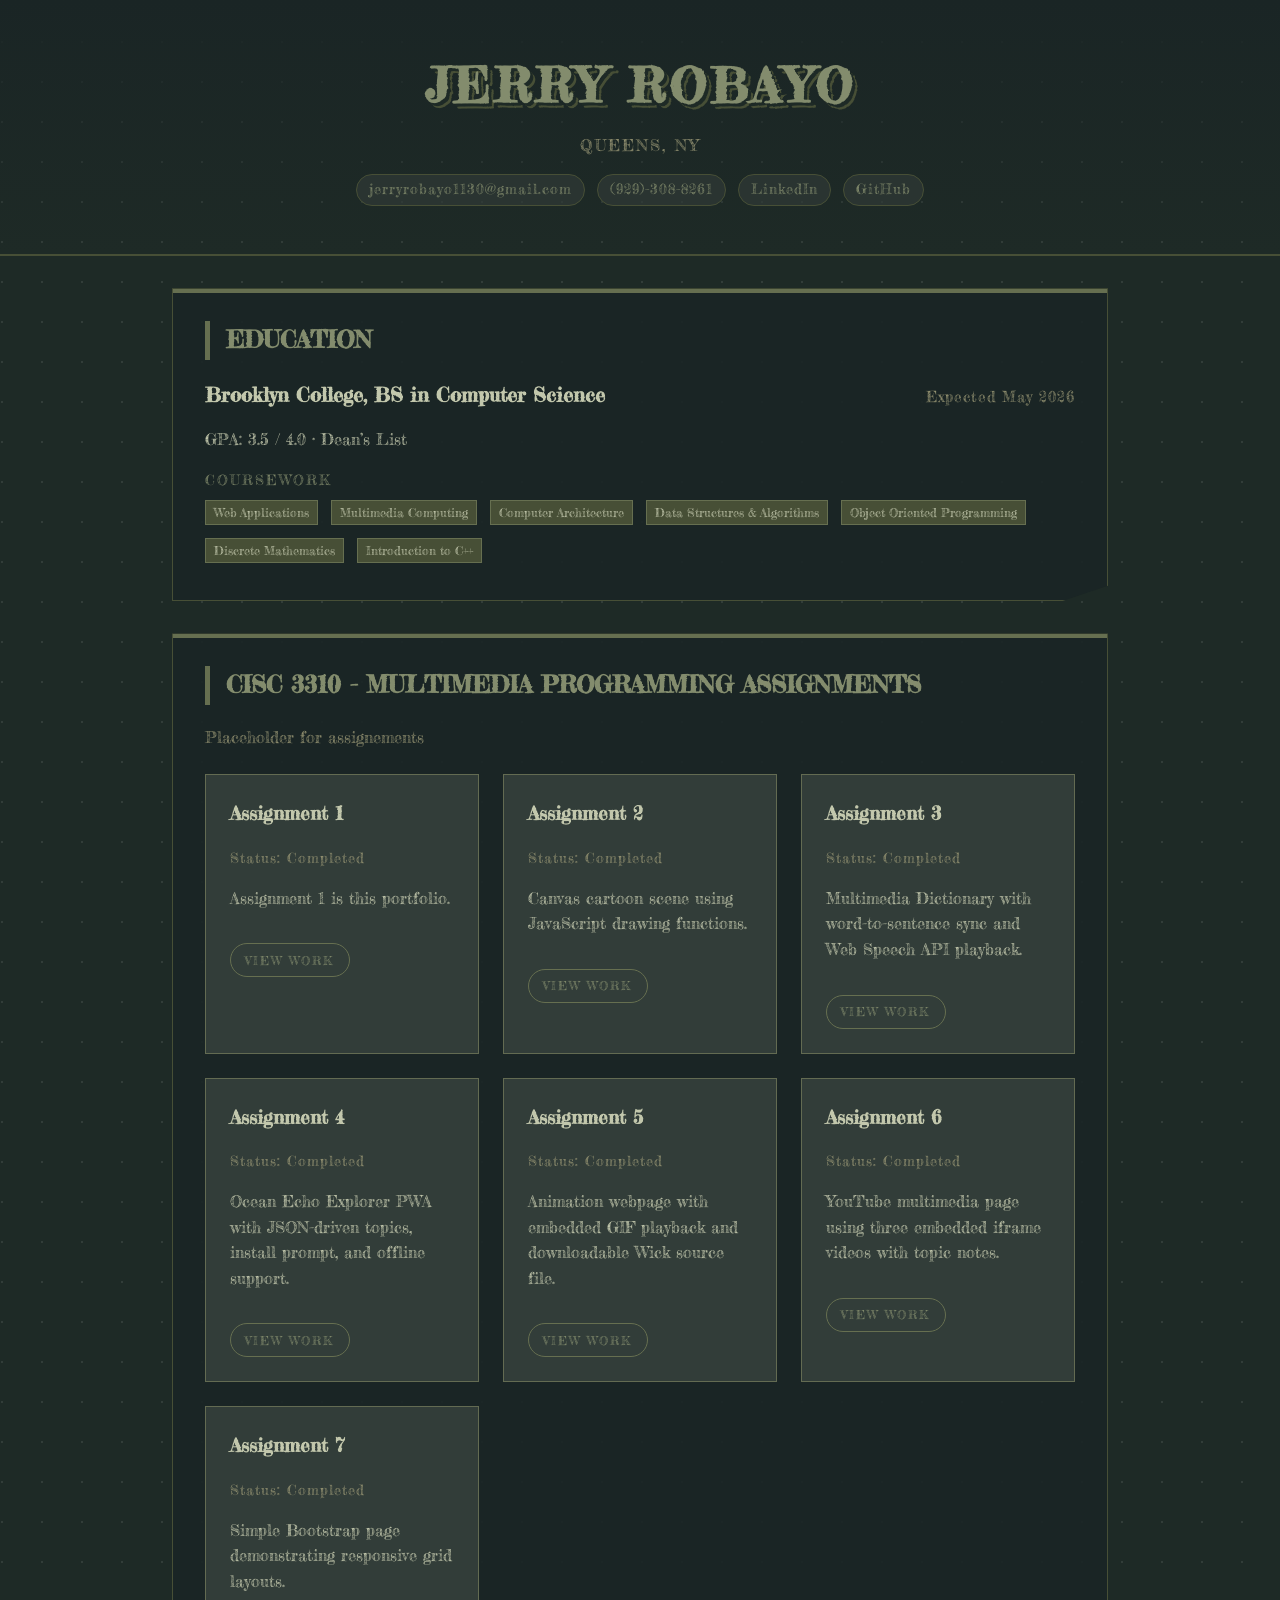
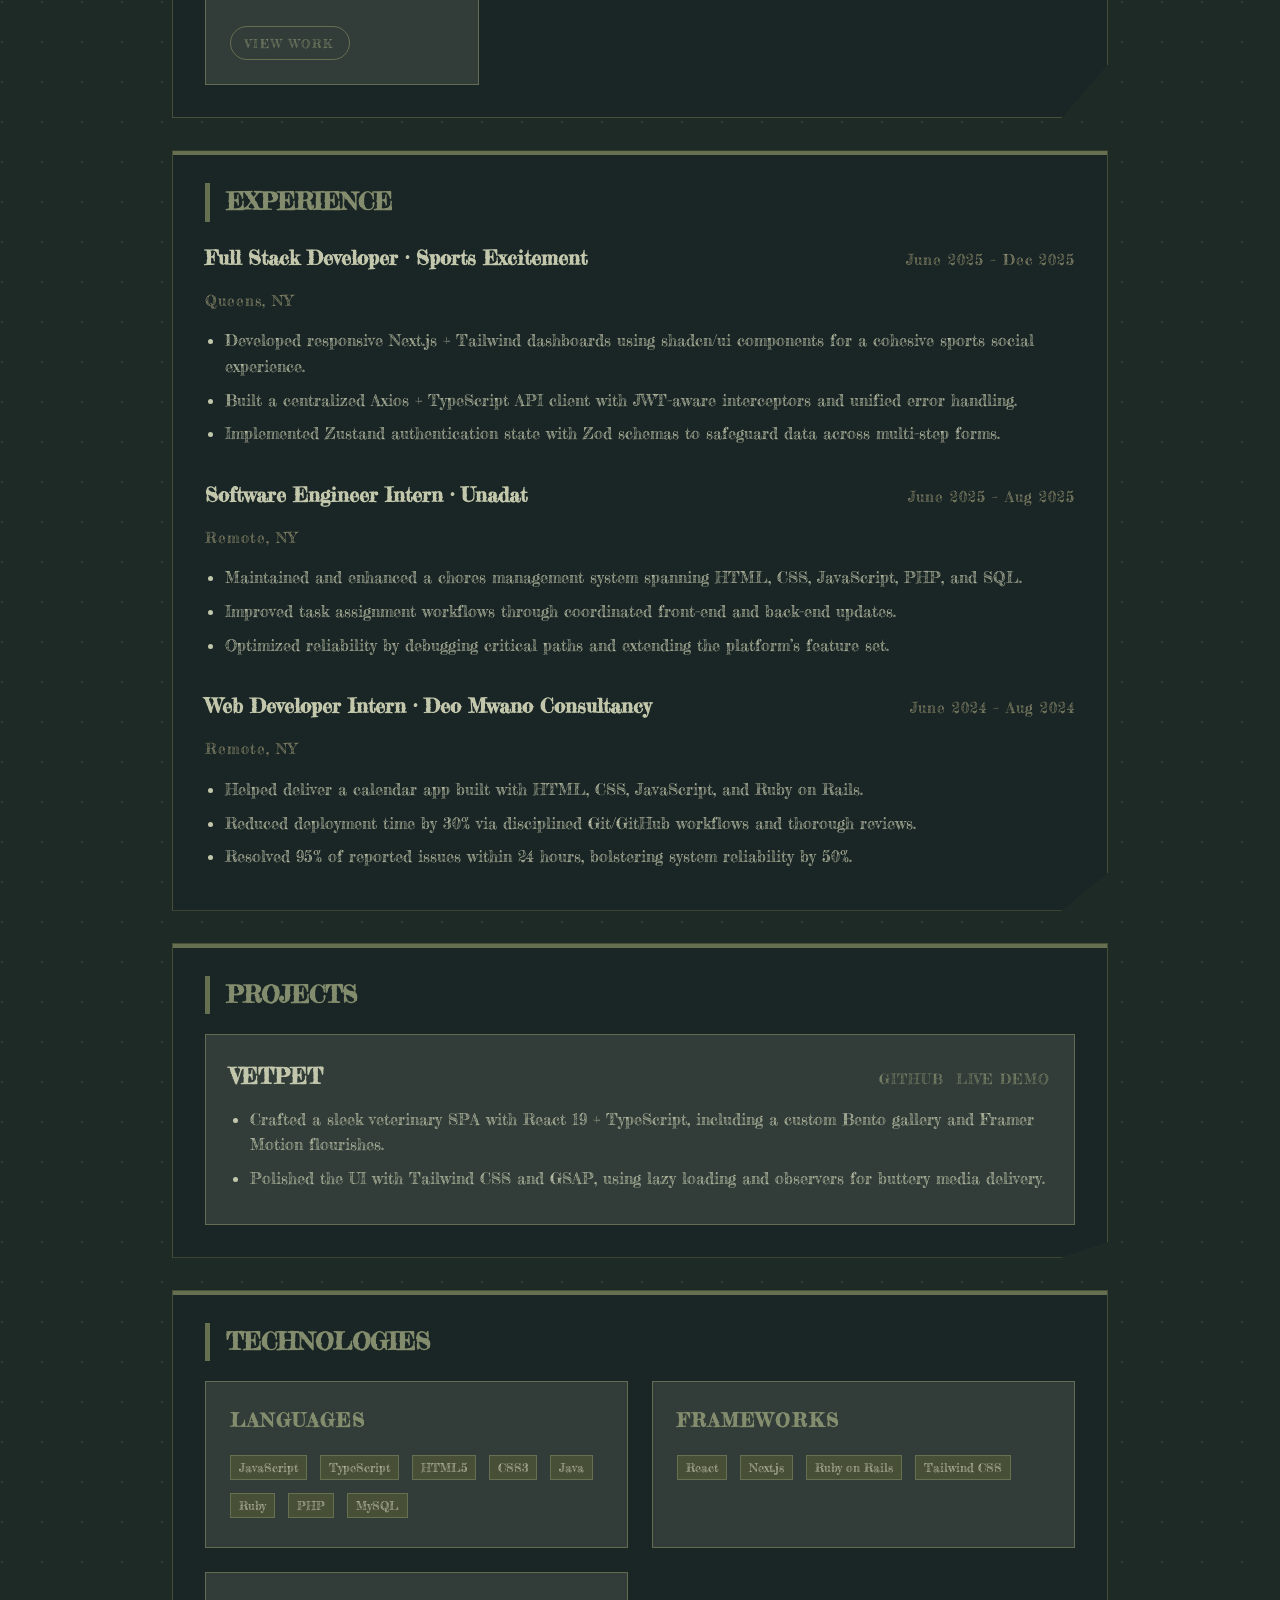
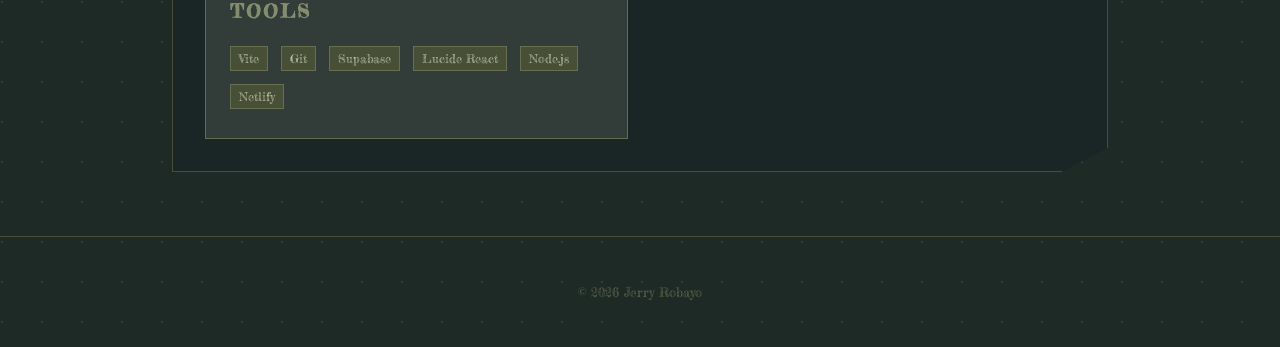
==== commit 616e04ee: "Add Assignment 7 Bootstrap grid demo page" ====
--- a/index.html
+++ b/index.html
@@ -83,6 +83,12 @@
                     <p>YouTube multimedia page using three embedded iframe videos with topic notes.</p>
                     <a class="assignment-link" href="assignment6/index.html">View Work</a>
                 </article>
+                <article class="card assignment-card">
+                    <h3>Assignment 7</h3>
+                    <p class="assignment-date">Status: Completed</p>
+                    <p>Simple Bootstrap page demonstrating responsive grid layouts.</p>
+                    <a class="assignment-link" href="assignment7/index.html">View Work</a>
+                </article>
             </div>
         </section>
 
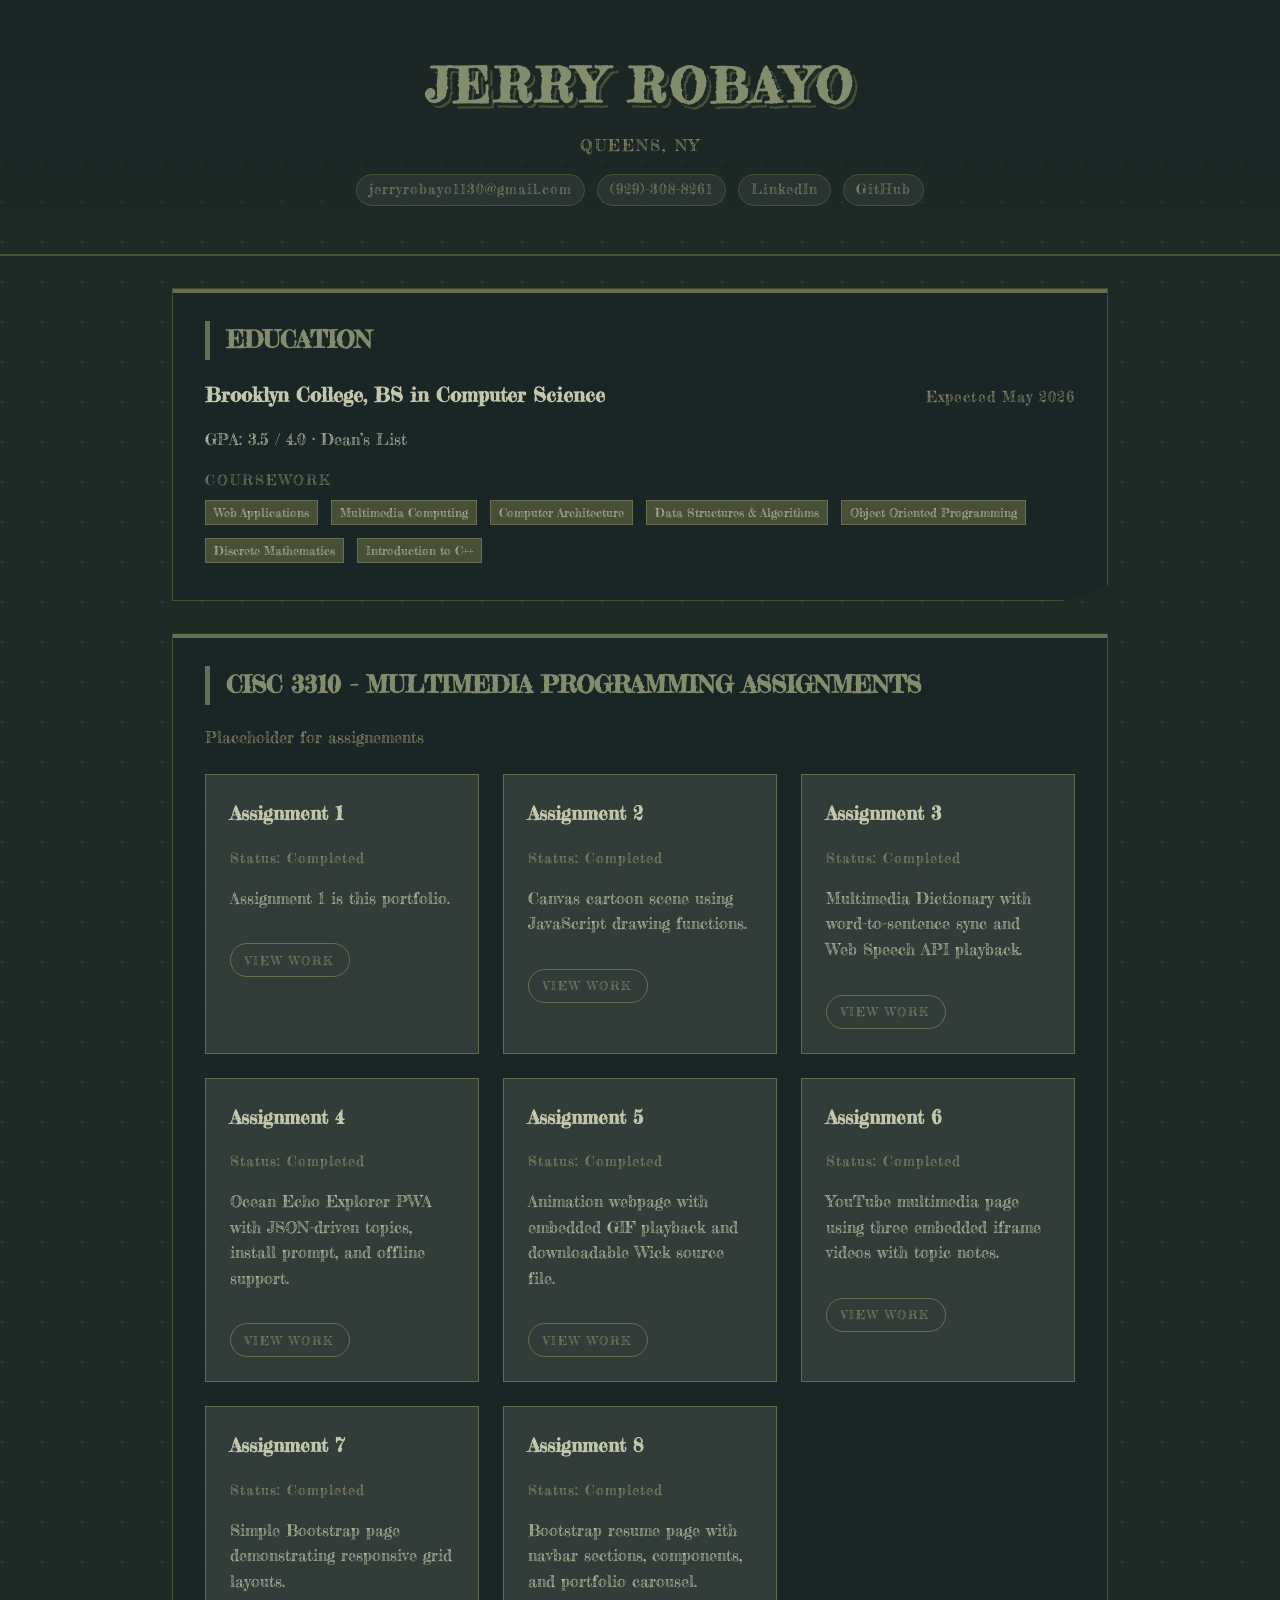
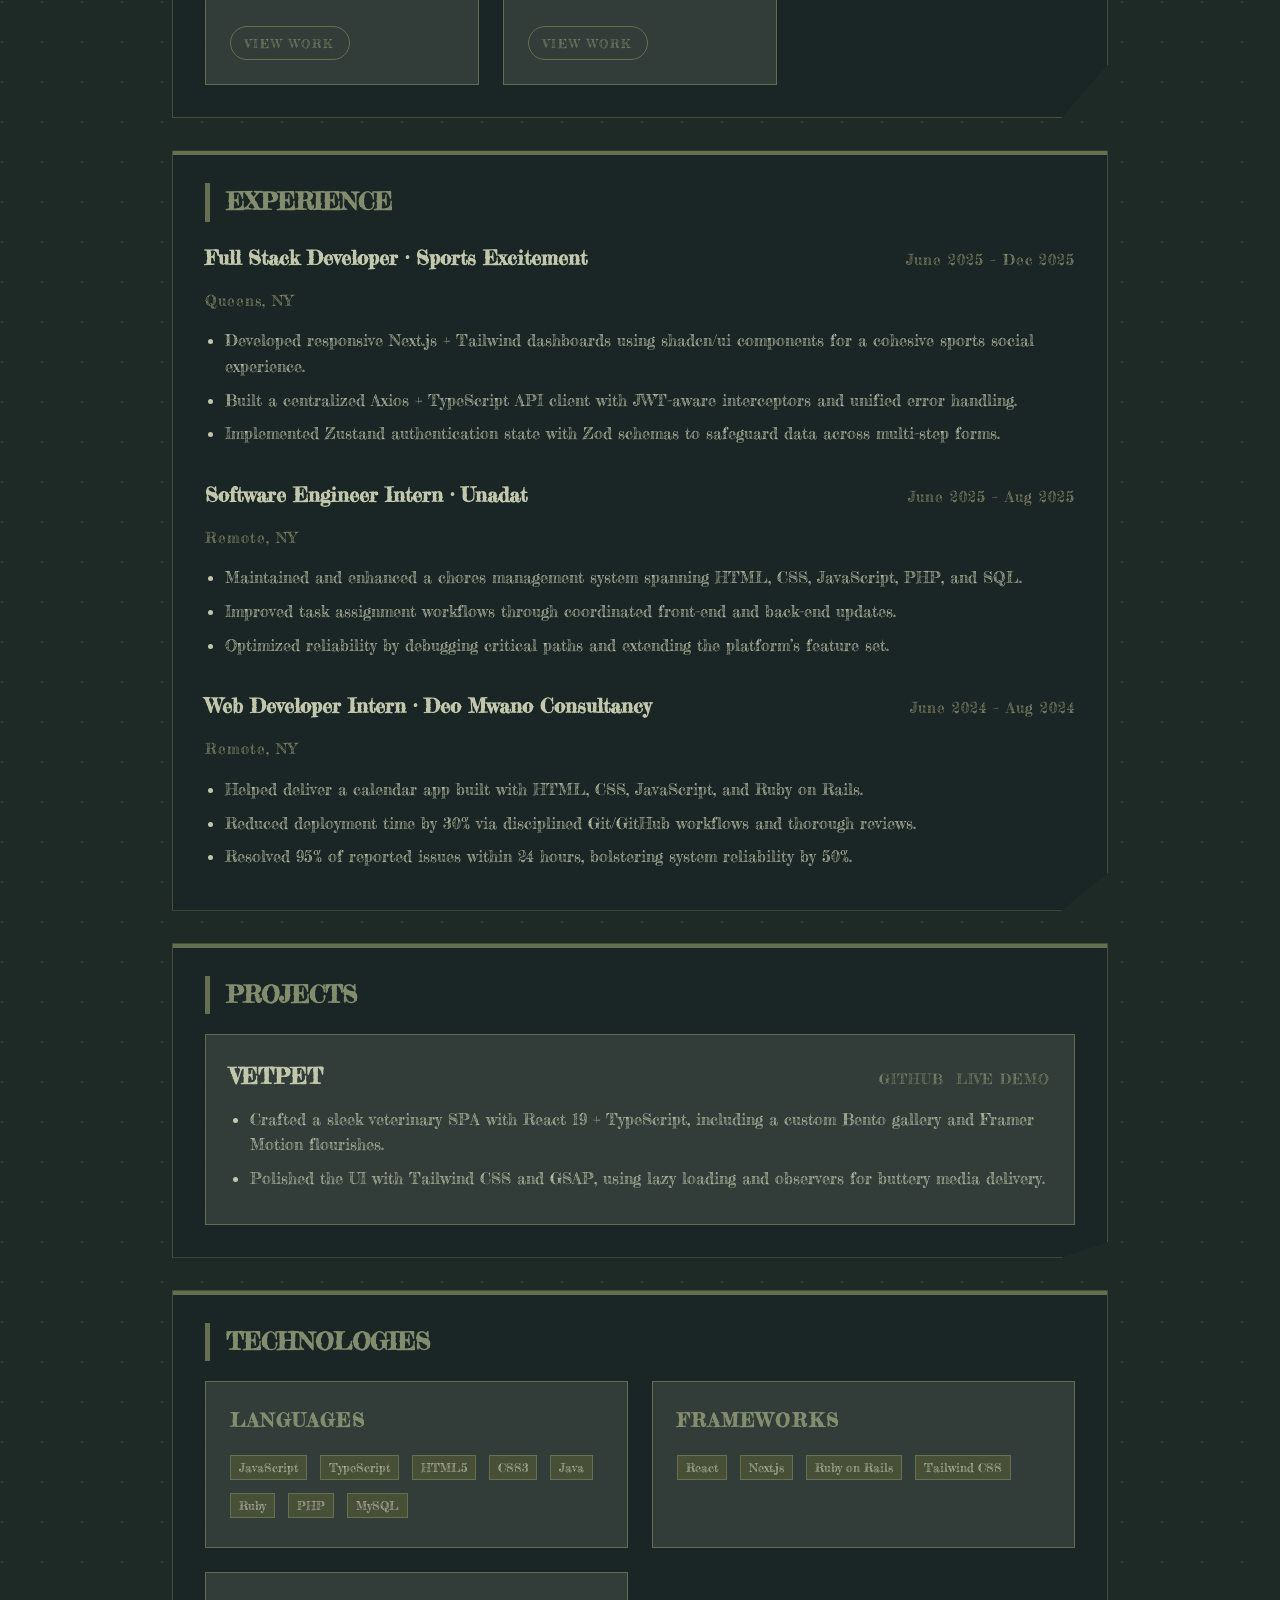
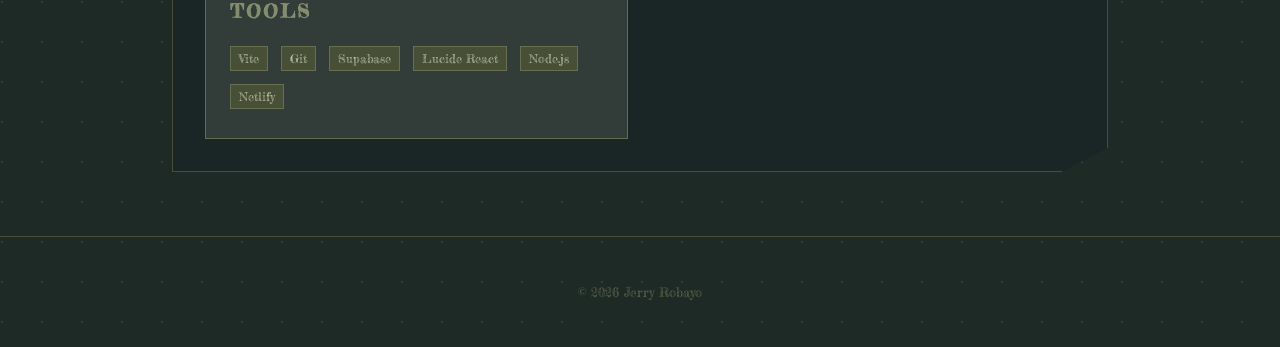
==== commit 4145b606: "Add Assignment 8 Bootstrap resume page with components" ====
--- a/index.html
+++ b/index.html
@@ -89,6 +89,12 @@
                     <p>Simple Bootstrap page demonstrating responsive grid layouts.</p>
                     <a class="assignment-link" href="assignment7/index.html">View Work</a>
                 </article>
+                <article class="card assignment-card">
+                    <h3>Assignment 8</h3>
+                    <p class="assignment-date">Status: Completed</p>
+                    <p>Bootstrap resume page with navbar sections, components, and portfolio carousel.</p>
+                    <a class="assignment-link" href="assignment8/index.html">View Work</a>
+                </article>
             </div>
         </section>
 
